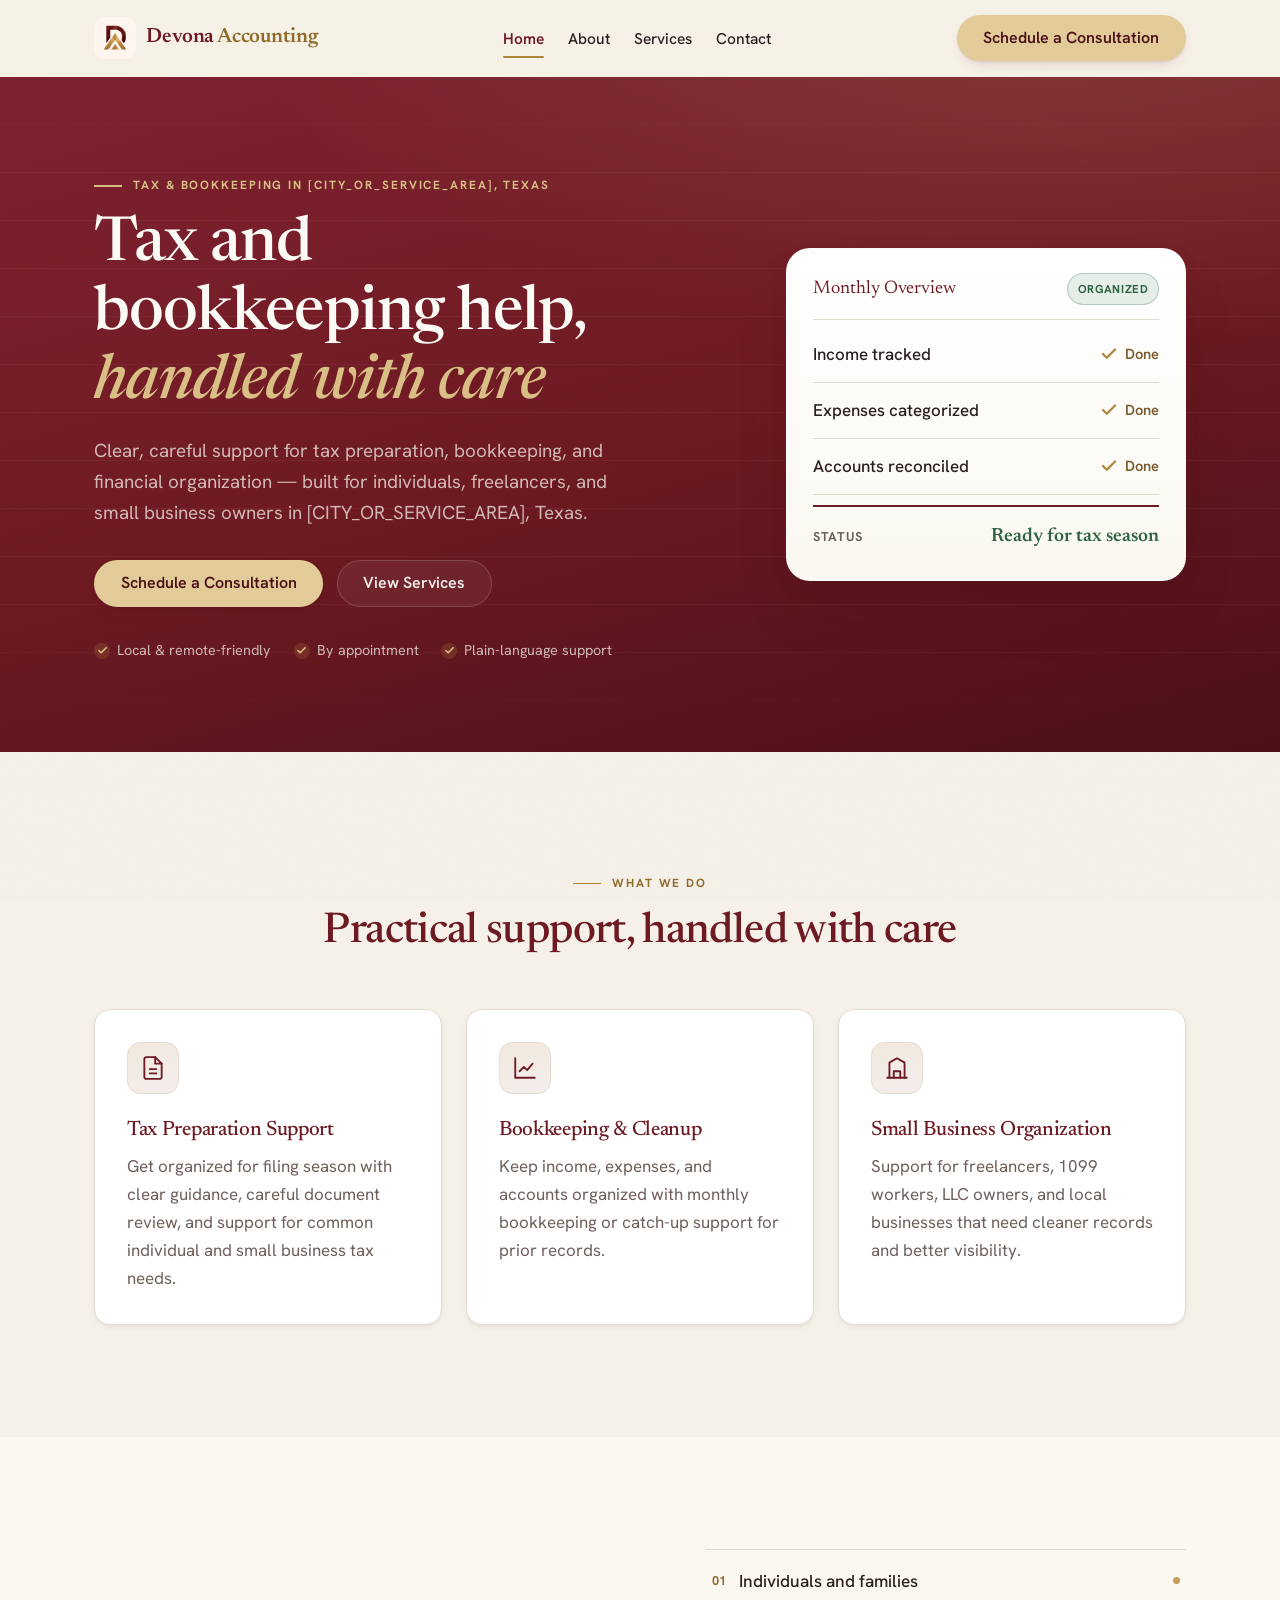
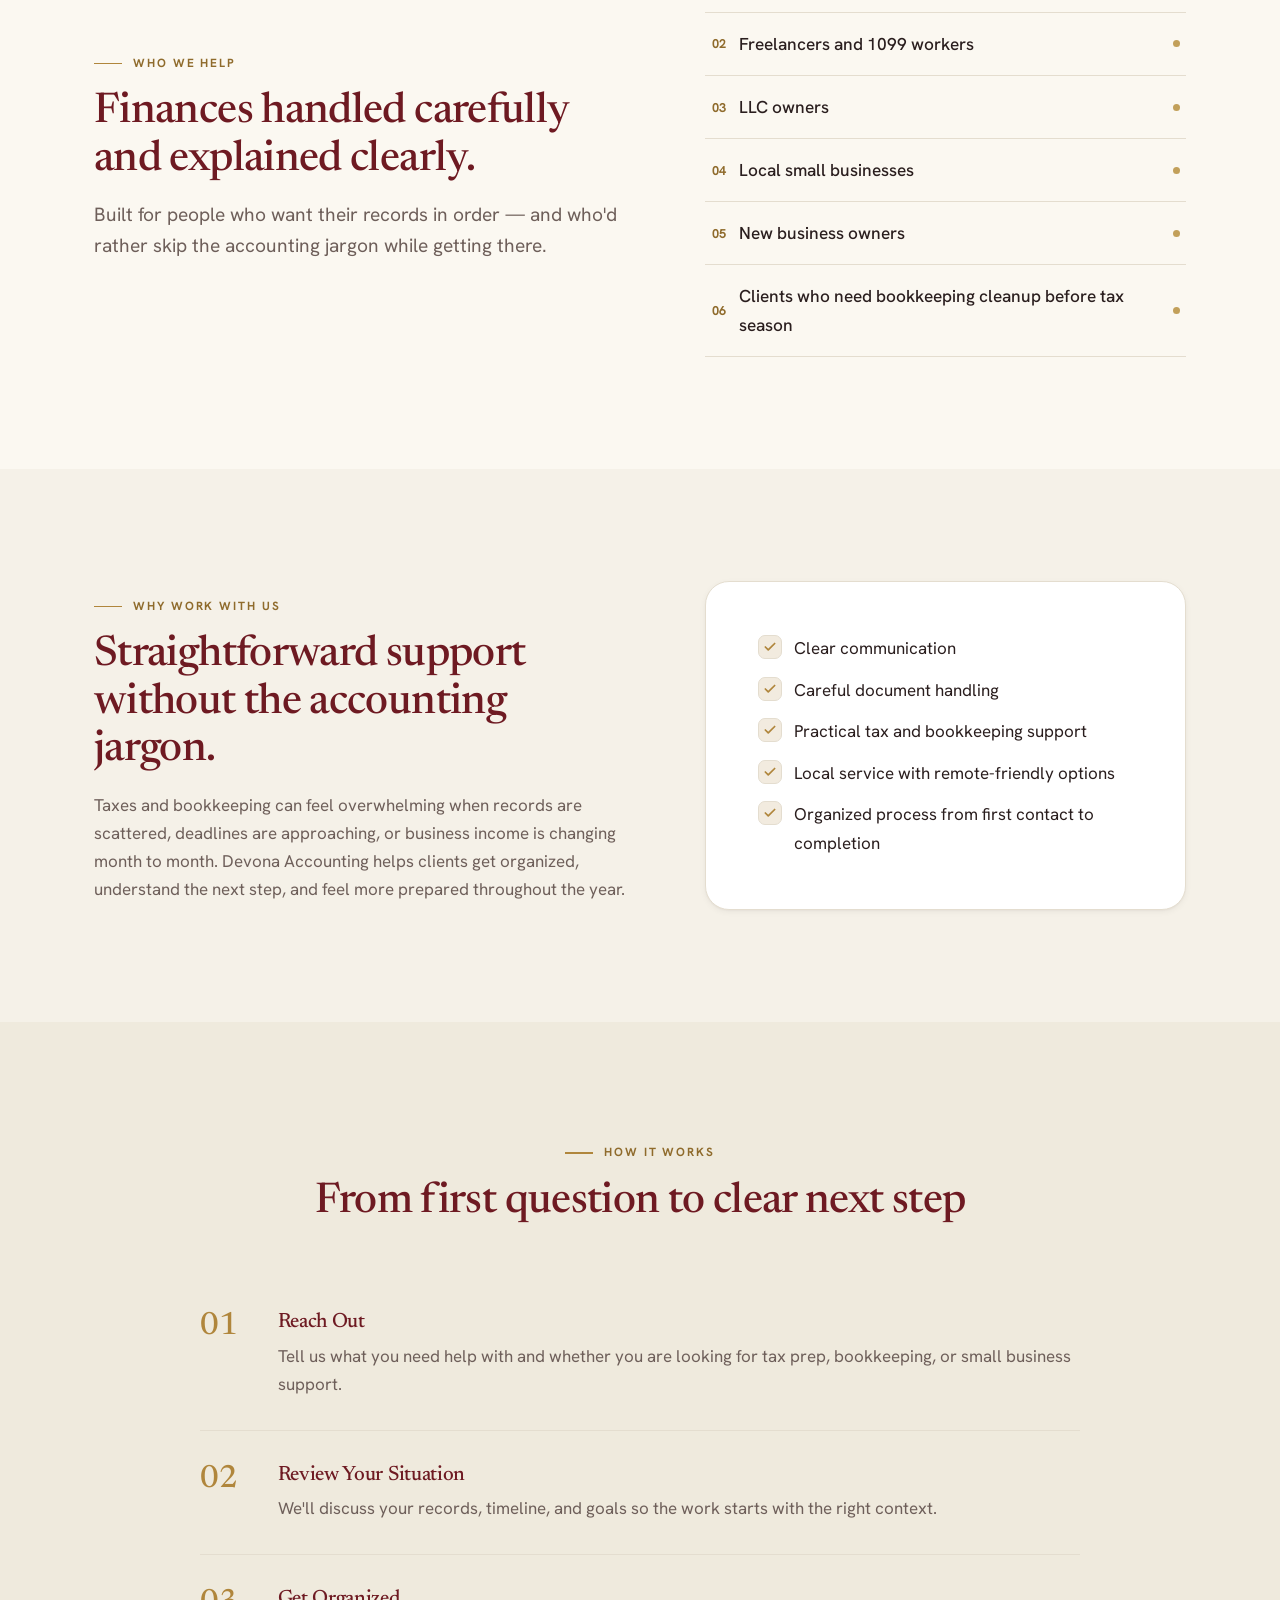
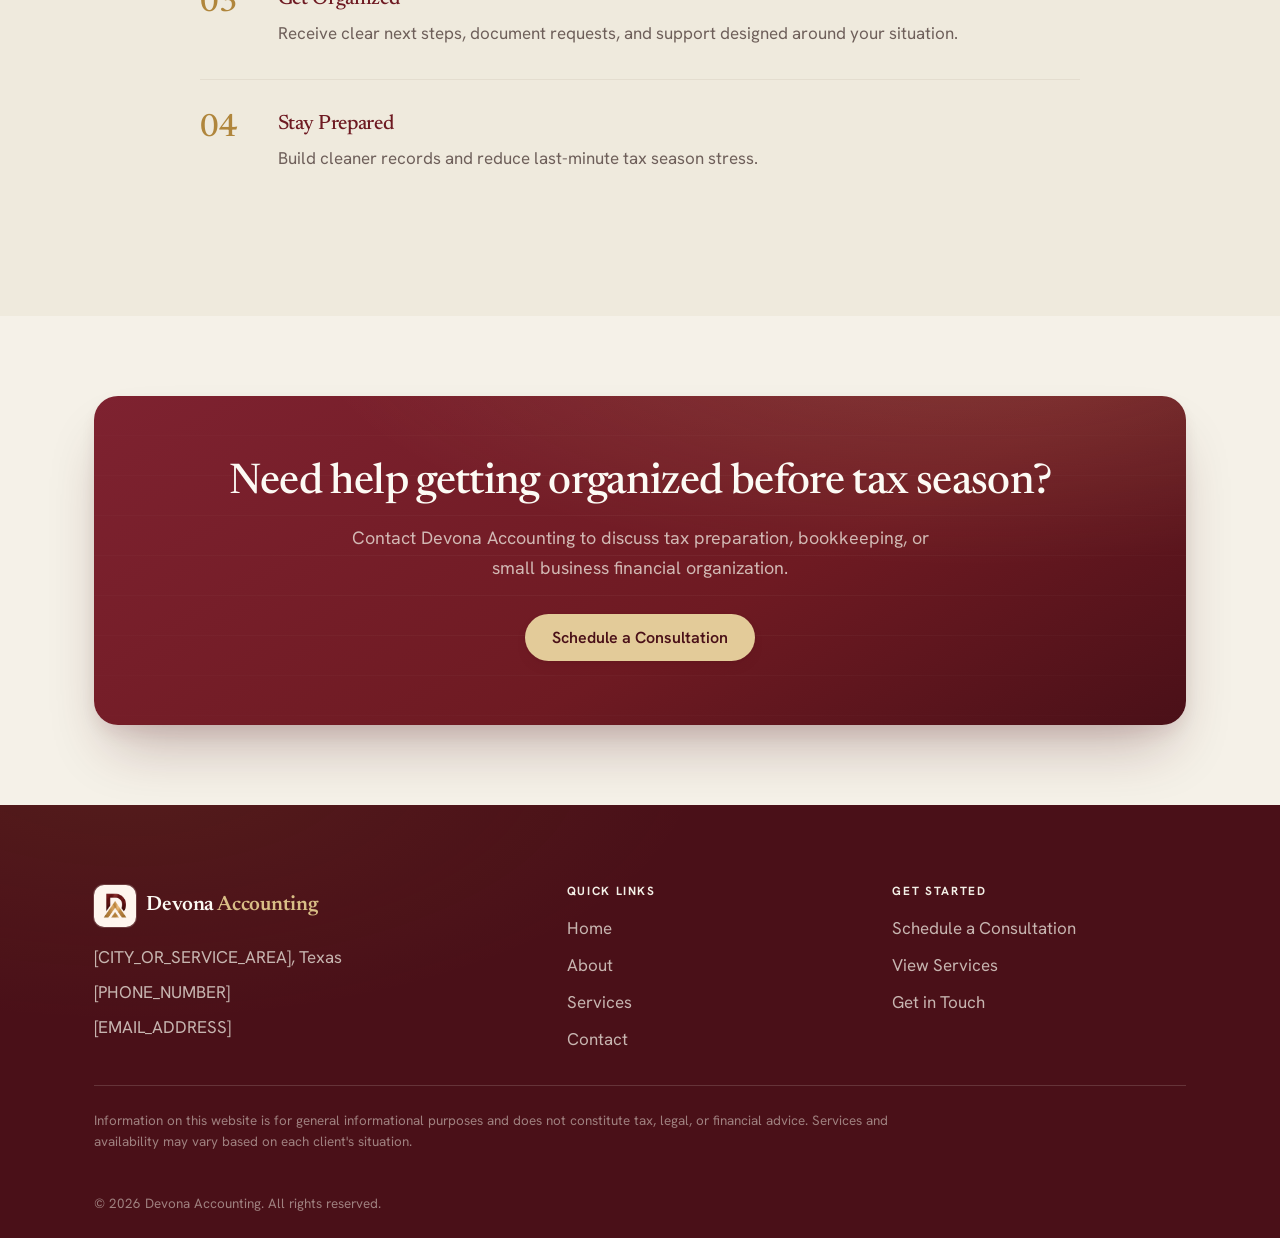
==== index.html @ 62266c25 "Initial commit: Devona Accounting marketing site Static, no-build tax & bookkeeping website (Home, A" ====
<!DOCTYPE html>
<html lang="en">
<head>
  <meta charset="UTF-8" />
  <meta name="viewport" content="width=device-width, initial-scale=1.0" />
  <title>Tax and Bookkeeping Services in [CITY_OR_SERVICE_AREA], Texas | Devona Accounting</title>
  <meta name="description" content="Tax and bookkeeping support for individuals, freelancers, and small businesses in [CITY_OR_SERVICE_AREA], Texas. Get organized, prepare for tax season, and keep cleaner records." />

  <meta property="og:type" content="website" />
  <meta property="og:title" content="Tax and Bookkeeping Services in [CITY_OR_SERVICE_AREA], Texas | Devona Accounting" />
  <meta property="og:description" content="Tax and bookkeeping support for individuals, freelancers, and small businesses in [CITY_OR_SERVICE_AREA], Texas." />

  <link rel="icon" type="image/png" href="assets/favicon.png" />
  <link rel="preconnect" href="https://fonts.googleapis.com" />
  <link rel="preconnect" href="https://fonts.gstatic.com" crossorigin />
  <link href="https://fonts.googleapis.com/css2?family=Newsreader:ital,opsz,wght@0,6..72,400;0,6..72,500;0,6..72,600;1,6..72,500&family=Hanken+Grotesk:wght@400;500;600;700&display=swap" rel="stylesheet" />
  <link rel="stylesheet" href="css/styles.css" />
</head>
<body>
  <a class="skip-link" href="#main">Skip to content</a>

  <!-- ============ HEADER ============ -->
  <header class="site-header">
    <div class="container nav">
      <a class="brand" href="index.html">
        <img src="assets/logo.png" alt="" />
        <span>Devona <span class="brand-accent">Accounting</span></span>
      </a>
      <nav aria-label="Primary">
        <ul class="nav-links" id="nav-links">
          <li><a href="index.html" aria-current="page">Home</a></li>
          <li><a href="about.html">About</a></li>
          <li><a href="services.html">Services</a></li>
          <li><a href="contact.html">Contact</a></li>
          <li class="nav-cta-mobile"><a class="btn btn--gold" href="contact.html">Schedule a Consultation</a></li>
        </ul>
      </nav>
      <a class="btn btn--gold nav-cta" href="contact.html">Schedule a Consultation</a>
      <button class="nav-toggle" type="button" aria-label="Toggle menu" aria-controls="nav-links" aria-expanded="false">
        <span></span><span></span><span></span>
      </button>
    </div>
  </header>

  <main id="main">

    <!-- ============ HERO ============ -->
    <section class="hero">
      <div class="container">
        <div class="hero-grid">
          <div class="hero-copy">
            <span class="eyebrow on-dark" data-animate data-hero>Tax &amp; bookkeeping in [CITY_OR_SERVICE_AREA], Texas</span>
            <h1 data-animate data-hero>Tax and bookkeeping help, <em>handled with care</em></h1>
            <p data-animate data-hero>Clear, careful support for tax preparation, bookkeeping, and financial organization — built for individuals, freelancers, and small business owners in [CITY_OR_SERVICE_AREA], Texas.</p>
            <div class="btn-row" data-animate data-hero>
              <a class="btn btn--gold" href="contact.html">Schedule a Consultation</a>
              <a class="btn btn--ghost-dark" href="services.html">View Services</a>
            </div>
            <div class="hero-note" data-animate data-hero>
              <span>Local &amp; remote-friendly</span>
              <span>By appointment</span>
              <span>Plain-language support</span>
            </div>
          </div>

          <!-- Signature: books-in-order ledger card -->
          <aside class="ledger-card" data-animate data-hero aria-label="Illustration of organized books">
            <div class="ledger-card__head">
              <span class="ledger-card__title">Monthly Overview</span>
              <span class="chip">Organized</span>
            </div>
            <div class="ledger-row">
              <span class="ledger-row__label">Income tracked</span>
              <span class="ledger-row__status"><svg viewBox="0 0 24 24" fill="none" stroke="currentColor" stroke-width="3" stroke-linecap="round" stroke-linejoin="round"><polyline points="20 6 9 17 4 12"/></svg> Done</span>
            </div>
            <div class="ledger-row">
              <span class="ledger-row__label">Expenses categorized</span>
              <span class="ledger-row__status"><svg viewBox="0 0 24 24" fill="none" stroke="currentColor" stroke-width="3" stroke-linecap="round" stroke-linejoin="round"><polyline points="20 6 9 17 4 12"/></svg> Done</span>
            </div>
            <div class="ledger-row">
              <span class="ledger-row__label">Accounts reconciled</span>
              <span class="ledger-row__status"><svg viewBox="0 0 24 24" fill="none" stroke="currentColor" stroke-width="3" stroke-linecap="round" stroke-linejoin="round"><polyline points="20 6 9 17 4 12"/></svg> Done</span>
            </div>
            <div class="ledger-card__foot">
              <span class="k">Status</span>
              <span class="v">Ready for tax season</span>
            </div>
          </aside>
        </div>
      </div>
    </section>

    <!-- ============ VALUE CARDS ============ -->
    <section class="section">
      <div class="container">
        <div class="section-head is-center">
          <span class="eyebrow">What we do</span>
          <h2>Practical support, handled with care</h2>
        </div>
        <div class="grid grid--3">
          <article class="card" data-animate>
            <div class="card__icon" aria-hidden="true">
              <svg viewBox="0 0 24 24" fill="none" stroke="currentColor" stroke-width="1.7" stroke-linecap="round" stroke-linejoin="round"><path d="M14 2H6a2 2 0 0 0-2 2v16a2 2 0 0 0 2 2h12a2 2 0 0 0 2-2V8z"/><path d="M14 2v6h6"/><path d="M9 13h6M9 17h6"/></svg>
            </div>
            <h3>Tax Preparation Support</h3>
            <p>Get organized for filing season with clear guidance, careful document review, and support for common individual and small business tax needs.</p>
          </article>
          <article class="card" data-animate>
            <div class="card__icon" aria-hidden="true">
              <svg viewBox="0 0 24 24" fill="none" stroke="currentColor" stroke-width="1.7" stroke-linecap="round" stroke-linejoin="round"><path d="M3 3v18h18"/><path d="M7 15l4-4 3 3 5-6"/></svg>
            </div>
            <h3>Bookkeeping &amp; Cleanup</h3>
            <p>Keep income, expenses, and accounts organized with monthly bookkeeping or catch-up support for prior records.</p>
          </article>
          <article class="card" data-animate>
            <div class="card__icon" aria-hidden="true">
              <svg viewBox="0 0 24 24" fill="none" stroke="currentColor" stroke-width="1.7" stroke-linecap="round" stroke-linejoin="round"><path d="M3 21h18"/><path d="M5 21V7l7-4 7 4v14"/><path d="M9 21v-6h6v6"/></svg>
            </div>
            <h3>Small Business Organization</h3>
            <p>Support for freelancers, 1099 workers, LLC owners, and local businesses that need cleaner records and better visibility.</p>
          </article>
        </div>
      </div>
    </section>

    <!-- ============ WHO WE HELP ============ -->
    <section class="section on-warm">
      <div class="container">
        <div class="split">
          <div data-animate>
            <span class="eyebrow">Who we help</span>
            <h2>Finances handled carefully and explained clearly.</h2>
            <p class="lead">Built for people who want their records in order — and who'd rather skip the accounting jargon while getting there.</p>
          </div>
          <ul class="ledger-list" data-animate>
            <li><span class="idx">01</span> Individuals and families <span class="dot" aria-hidden="true"></span></li>
            <li><span class="idx">02</span> Freelancers and 1099 workers <span class="dot" aria-hidden="true"></span></li>
            <li><span class="idx">03</span> LLC owners <span class="dot" aria-hidden="true"></span></li>
            <li><span class="idx">04</span> Local small businesses <span class="dot" aria-hidden="true"></span></li>
            <li><span class="idx">05</span> New business owners <span class="dot" aria-hidden="true"></span></li>
            <li><span class="idx">06</span> Clients who need bookkeeping cleanup before tax season <span class="dot" aria-hidden="true"></span></li>
          </ul>
        </div>
      </div>
    </section>

    <!-- ============ WHY WORK WITH US ============ -->
    <section class="section">
      <div class="container">
        <div class="split">
          <div data-animate>
            <span class="eyebrow">Why work with us</span>
            <h2>Straightforward support without the accounting jargon.</h2>
            <p class="muted">Taxes and bookkeeping can feel overwhelming when records are scattered, deadlines are approaching, or business income is changing month to month. Devona Accounting helps clients get organized, understand the next step, and feel more prepared throughout the year.</p>
          </div>
          <div class="panel" data-animate>
            <ul class="check-list">
              <li>Clear communication</li>
              <li>Careful document handling</li>
              <li>Practical tax and bookkeeping support</li>
              <li>Local service with remote-friendly options</li>
              <li>Organized process from first contact to completion</li>
            </ul>
          </div>
        </div>
      </div>
    </section>

    <!-- ============ PROCESS ============ -->
    <section class="section on-parchment-2">
      <div class="container">
        <div class="section-head is-center">
          <span class="eyebrow">How it works</span>
          <h2>From first question to clear next step</h2>
        </div>
        <div class="steps">
          <div class="step" data-animate>
            <span class="step__num tnum">01</span>
            <div><h3>Reach Out</h3><p>Tell us what you need help with and whether you are looking for tax prep, bookkeeping, or small business support.</p></div>
          </div>
          <div class="step" data-animate>
            <span class="step__num tnum">02</span>
            <div><h3>Review Your Situation</h3><p>We'll discuss your records, timeline, and goals so the work starts with the right context.</p></div>
          </div>
          <div class="step" data-animate>
            <span class="step__num tnum">03</span>
            <div><h3>Get Organized</h3><p>Receive clear next steps, document requests, and support designed around your situation.</p></div>
          </div>
          <div class="step" data-animate>
            <span class="step__num tnum">04</span>
            <div><h3>Stay Prepared</h3><p>Build cleaner records and reduce last-minute tax season stress.</p></div>
          </div>
        </div>
      </div>
    </section>

    <!-- ============ FINAL CTA ============ -->
    <section class="section is-tight">
      <div class="container">
        <div class="cta-band" data-animate>
          <h2>Need help getting organized before tax season?</h2>
          <p>Contact Devona Accounting to discuss tax preparation, bookkeeping, or small business financial organization.</p>
          <div class="btn-row">
            <a class="btn btn--gold" href="contact.html">Schedule a Consultation</a>
          </div>
        </div>
      </div>
    </section>

  </main>

  <!-- ============ FOOTER ============ -->
  <footer class="site-footer">
    <div class="container">
      <div class="footer-grid">
        <div class="footer-contact">
          <a class="brand" href="index.html"><img src="assets/logo.png" alt="" /><span>Devona <span class="brand-accent">Accounting</span></span></a>
          <p>[CITY_OR_SERVICE_AREA], Texas</p>
          <p><a href="tel:[PHONE_NUMBER]">[PHONE_NUMBER]</a></p>
          <p><a href="mailto:[EMAIL_ADDRESS]">[EMAIL_ADDRESS]</a></p>
        </div>
        <div>
          <h4>Quick Links</h4>
          <ul class="footer-links">
            <li><a href="index.html">Home</a></li>
            <li><a href="about.html">About</a></li>
            <li><a href="services.html">Services</a></li>
            <li><a href="contact.html">Contact</a></li>
          </ul>
        </div>
        <div>
          <h4>Get Started</h4>
          <ul class="footer-links">
            <li><a href="contact.html">Schedule a Consultation</a></li>
            <li><a href="services.html">View Services</a></li>
            <li><a href="contact.html">Get in Touch</a></li>
          </ul>
        </div>
      </div>
      <p class="footer-disclaimer">Information on this website is for general informational purposes and does not constitute tax, legal, or financial advice. Services and availability may vary based on each client's situation.</p>
      <p class="footer-disclaimer">&copy; <span id="year">2026</span> Devona Accounting. All rights reserved.</p>
    </div>
  </footer>

  <div class="mobile-cta">
    <a class="btn btn--gold" href="contact.html">Schedule a Consultation</a>
  </div>

  <script src="https://cdnjs.cloudflare.com/ajax/libs/gsap/3.12.5/gsap.min.js" defer></script>
  <script src="js/main.js" defer></script>
</body>
</html>
---- css/styles.css ----
/* ============================================================
   Devona Accounting — Tax & Bookkeeping
   Design system: "Books in order" — a ledger-led identity.
   Palette: burgundy/wine + warm cream + antique gold (matches logo).
   Type: Newsreader (display serif) / Hanken Grotesk (body sans).
   No build step; plain CSS.
   ============================================================ */

/* ---------- Tokens ---------- */
:root {
  /* Primary — burgundy / wine (matches the Devona Accounting logo) */
  --pine: #6E1A22;        /* primary burgundy (var name kept for minimal churn) */
  --forest: #7E2230;      /* lighter wine, for gradients */
  --pine-deep: #4A1018;   /* darkest bordeaux */

  /* Warm neutrals */
  --parchment: #F5F1E8;
  --parchment-2: #EFEADD;
  --card: #FFFFFF;
  --card-warm: #FBF8F1;

  /* Accents */
  --gold: #B0863C;
  --gold-deep: #8F6B2C;
  --gold-soft: #D9BE86;
  --sage: #C2A05A;        /* secondary: soft gold-tan (replaces the old sage green) */
  --sage-deep: #7A5A2E;   /* deep bronze, for status text/icons on light */
  --approve: #3E7D54;     /* subtle approval green */
  --approve-deep: #2F6342;/* deeper approval green, for text on light */

  /* Text */
  --ink: #2A1E1E;
  --stone: #6E5F5A;
  --on-dark: #F3EFE6;
  --on-dark-muted: rgba(243, 239, 230, 0.74);

  /* Lines */
  --hairline: #E4DDCF;
  --hairline-strong: #D6CDB9;
  --hairline-dark: rgba(243, 239, 230, 0.16);

  /* Type */
  --font-display: "Newsreader", Georgia, "Times New Roman", serif;
  --font-sans: "Hanken Grotesk", system-ui, -apple-system, "Segoe UI", sans-serif;

  /* Radii */
  --r-sm: 8px;
  --r: 16px;
  --r-lg: 24px;
  --r-pill: 999px;

  /* Spacing */
  --s-1: 0.5rem;
  --s-2: 1rem;
  --s-3: 1.5rem;
  --s-4: 2rem;
  --s-5: 3.25rem;
  --s-6: 5rem;
  --s-7: 7rem;

  /* Elevation (layered, warm-tinted) */
  --shadow-sm: 0 1px 2px rgba(42, 30, 30, 0.04), 0 2px 6px rgba(42, 30, 30, 0.05);
  --shadow: 0 4px 10px rgba(42, 30, 30, 0.05), 0 16px 36px -12px rgba(42, 30, 30, 0.16);
  --shadow-lg: 0 8px 18px rgba(74, 16, 24, 0.08), 0 34px 60px -18px rgba(74, 16, 24, 0.30);

  --container: 1140px;
  --header-h: 76px;
}

/* ---------- Reset / base ---------- */
*, *::before, *::after { box-sizing: border-box; }

html {
  scroll-behavior: smooth;
  -webkit-text-size-adjust: 100%;
}

body {
  margin: 0;
  font-family: var(--font-sans);
  color: var(--ink);
  background: var(--parchment);
  line-height: 1.65;
  font-size: 1.0625rem;
  font-weight: 400;
  -webkit-font-smoothing: antialiased;
  text-rendering: optimizeLegibility;
  position: relative;
  overflow-x: clip; /* safety net against incidental overflow; keeps sticky header working */
}

/* Subtle paper grain — tactile, premium, very low opacity */
body::before {
  content: "";
  position: fixed;
  inset: 0;
  z-index: 1;
  pointer-events: none;
  opacity: 0.035;
  background-image: url("data:image/svg+xml,%3Csvg xmlns='http://www.w3.org/2000/svg' width='160' height='160'%3E%3Cfilter id='n'%3E%3CfeTurbulence type='fractalNoise' baseFrequency='0.85' numOctaves='2' stitchTiles='stitch'/%3E%3C/filter%3E%3Crect width='100%25' height='100%25' filter='url(%23n)'/%3E%3C/svg%3E");
}
/* keep real content above the grain */
.site-header, main, .site-footer, .mobile-cta { position: relative; z-index: 2; }

img, svg { max-width: 100%; display: block; }

a { color: var(--pine); text-decoration: none; }
a:hover { text-decoration: underline; }

/* ---------- Typography ---------- */
h1, h2, h3, h4 {
  font-family: var(--font-display);
  color: var(--pine);
  font-weight: 500;
  line-height: 1.12;
  letter-spacing: -0.015em;
  margin: 0 0 var(--s-2);
  overflow-wrap: break-word;
}
h1 { font-size: clamp(1.95rem, 6vw, 3.85rem); font-weight: 500; }
h2 { font-size: clamp(1.6rem, 4.4vw, 2.65rem); }
h3 { font-size: 1.3rem; line-height: 1.25; }
h4 { font-size: 1.05rem; }

p { margin: 0 0 var(--s-2); }
p:last-child { margin-bottom: 0; }
ul { margin: 0; padding: 0; }
strong { font-weight: 600; }

.tnum { font-variant-numeric: tabular-nums; }

:focus-visible {
  outline: 3px solid var(--gold);
  outline-offset: 3px;
  border-radius: 4px;
}

.skip-link {
  position: absolute;
  left: -9999px; top: 0;
  background: var(--pine);
  color: var(--on-dark);
  padding: 0.7rem 1.1rem;
  z-index: 200;
  border-radius: 0 0 var(--r-sm) 0;
}
.skip-link:focus { left: 0; }

/* ---------- Layout ---------- */
.container {
  width: 100%;
  max-width: var(--container);
  margin-inline: auto;
  padding-inline: var(--s-3);
}

.section { padding-block: var(--s-7); }
.section.is-tight { padding-block: var(--s-6); }
.section.on-parchment-2 { background: var(--parchment-2); }
.section.on-warm { background: var(--card-warm); }

.section-head { max-width: 680px; margin-bottom: var(--s-5); }
.section-head.is-center { margin-inline: auto; text-align: center; }

/* Eyebrow — small caps with a ledger rule */
.eyebrow {
  display: inline-flex;
  align-items: center;
  flex-wrap: wrap;
  max-width: 100%;
  gap: 0.4rem 0.7rem;
  font-family: var(--font-sans);
  font-size: 0.74rem;
  font-weight: 700;
  letter-spacing: 0.16em;
  text-transform: uppercase;
  color: var(--gold-deep);
  margin-bottom: var(--s-2);
}
.eyebrow::before {
  content: "";
  width: 28px;
  height: 1.5px;
  flex: none;
  background: var(--gold);
}
.is-center .eyebrow { justify-content: center; }
.eyebrow.on-dark { color: var(--gold-soft); }
.eyebrow.on-dark::before { background: var(--gold-soft); }

.lead { font-size: 1.2rem; color: var(--stone); line-height: 1.6; }
.muted { color: var(--stone); }

/* ---------- Buttons ---------- */
.btn {
  display: inline-flex;
  align-items: center;
  justify-content: center;
  gap: 0.55rem;
  font-family: var(--font-sans);
  font-weight: 600;
  font-size: 1rem;
  padding: 0.9rem 1.6rem;
  border-radius: var(--r-pill);
  border: 1.5px solid transparent;
  cursor: pointer;
  line-height: 1;
  text-decoration: none;
  transition: transform .2s cubic-bezier(.2,.7,.3,1), background-color .2s ease,
              color .2s ease, box-shadow .25s ease, border-color .2s ease;
}
.btn:hover { text-decoration: none; transform: translateY(-2px); }
.btn:active { transform: translateY(0); }

/* Gold = the primary call to action — flat champagne, modern */
.btn--gold {
  background: #E3CB99;
  color: var(--pine-deep);
  box-shadow: 0 1px 2px rgba(74,16,24,0.10), 0 6px 16px -8px rgba(74,16,24,0.28);
}
.btn--gold:hover {
  background: #ECD7AD;
  color: var(--pine-deep);
  box-shadow: 0 2px 4px rgba(74,16,24,0.12), 0 12px 24px -10px rgba(74,16,24,0.32);
}

.btn--pine { background: var(--pine); color: var(--on-dark); box-shadow: var(--shadow-sm); }
.btn--pine:hover { background: var(--pine-deep); color: var(--on-dark); box-shadow: var(--shadow); }

.btn--outline { background: transparent; color: var(--pine); border-color: var(--hairline-strong); }
.btn--outline:hover { border-color: var(--pine); background: var(--card); color: var(--pine); }

.btn--ghost-dark { background: rgba(243,239,230,0.06); color: var(--on-dark); border-color: var(--hairline-dark); }
.btn--ghost-dark:hover { border-color: rgba(243,239,230,0.5); background: rgba(243,239,230,0.12); color: var(--on-dark); }

.btn-row { display: flex; flex-wrap: wrap; gap: 0.85rem; }

/* ---------- Header ---------- */
.site-header {
  position: sticky;
  top: 0;
  z-index: 100;
  background: rgba(245, 241, 232, 0.72);
  backdrop-filter: saturate(160%) blur(12px);
  border-bottom: 1px solid transparent;
  transition: box-shadow .25s ease, border-color .25s ease, background-color .25s ease;
}
.site-header.is-scrolled {
  box-shadow: 0 1px 0 var(--hairline), 0 10px 30px -22px rgba(74,16,24,0.5);
  border-bottom-color: var(--hairline);
  background: rgba(245, 241, 232, 0.9);
}
.nav {
  display: flex;
  align-items: center;
  justify-content: space-between;
  height: var(--header-h);
  gap: var(--s-3);
}
.brand {
  display: inline-flex;
  align-items: center;
  gap: 0.65rem;
  font-family: var(--font-display);
  font-weight: 600;
  font-size: 1.3rem;
  color: var(--pine);
  letter-spacing: -0.01em;
}
.brand:hover { text-decoration: none; }
.brand img { width: 42px; height: 42px; border-radius: 10px; object-fit: cover; }
.brand-accent { color: var(--gold-deep); }

.nav-links { display: flex; align-items: center; gap: var(--s-3); list-style: none; }
.nav-links a {
  color: var(--ink);
  font-weight: 500;
  font-size: 0.97rem;
  padding: 0.4rem 0;
  position: relative;
}
.nav-links a:hover { color: var(--pine); text-decoration: none; }
.nav-links a[aria-current="page"] { color: var(--pine); font-weight: 600; }
.nav-links a[aria-current="page"]::after {
  content: "";
  position: absolute;
  left: 0; right: 0; bottom: -3px;
  height: 2px;
  background: var(--gold);
  border-radius: 2px;
}
.nav-cta { display: inline-flex; }
.nav-cta-mobile { display: none; } /* only shown inside the mobile menu */

.nav-toggle {
  display: none;
  flex-direction: column;
  justify-content: center;
  gap: 5px;
  width: 46px; height: 46px;
  background: transparent;
  border: 1px solid var(--hairline-strong);
  border-radius: var(--r-sm);
  cursor: pointer;
  padding: 0 11px;
}
.nav-toggle span { display: block; height: 2px; background: var(--pine); border-radius: 2px; transition: transform .25s ease, opacity .2s ease; }
.nav-toggle[aria-expanded="true"] span:nth-child(1) { transform: translateY(7px) rotate(45deg); }
.nav-toggle[aria-expanded="true"] span:nth-child(2) { opacity: 0; }
.nav-toggle[aria-expanded="true"] span:nth-child(3) { transform: translateY(-7px) rotate(-45deg); }

/* ---------- Hero ---------- */
.hero {
  position: relative;
  color: var(--on-dark);
  background:
    radial-gradient(120% 90% at 85% -10%, rgba(217,190,134,0.16), transparent 55%),
    linear-gradient(165deg, var(--forest) 0%, var(--pine) 52%, var(--pine-deep) 100%);
  overflow: hidden;
  isolation: isolate;
}
/* faint ledger ruling across the hero */
.hero::before {
  content: "";
  position: absolute;
  inset: 0;
  z-index: 0;
  background-image: repeating-linear-gradient(to bottom, transparent 0 47px, rgba(243,239,230,0.05) 47px 48px);
  -webkit-mask-image: linear-gradient(to bottom, transparent, #000 18%, #000 75%, transparent);
          mask-image: linear-gradient(to bottom, transparent, #000 18%, #000 75%, transparent);
}
.hero > .container { position: relative; z-index: 1; }

.hero-grid {
  display: grid;
  grid-template-columns: 1.05fr 0.95fr;
  gap: var(--s-6);
  align-items: center;
  padding-block: clamp(3.5rem, 7vw, 6rem);
}
.hero-copy { max-width: 600px; }
.hero h1 { color: #FCFAF4; }
.hero h1 em { font-style: italic; color: var(--gold-soft); font-weight: 500; }
.hero p { color: var(--on-dark-muted); font-size: 1.18rem; max-width: 540px; }
.hero .btn-row { margin-top: var(--s-4); }

.hero-note {
  margin-top: var(--s-4);
  display: flex;
  flex-wrap: wrap;
  gap: 0.5rem 1.4rem;
  font-size: 0.9rem;
  color: var(--on-dark-muted);
}
.hero-note span { display: inline-flex; align-items: center; gap: 0.45rem; }
.hero-note span::before {
  content: "";
  width: 16px; height: 16px;
  border-radius: 50%;
  background: rgba(176,134,60,0.22) url("data:image/svg+xml,%3Csvg xmlns='http://www.w3.org/2000/svg' viewBox='0 0 24 24' fill='none' stroke='%23D9BE86' stroke-width='3.5' stroke-linecap='round' stroke-linejoin='round'%3E%3Cpolyline points='20 6 9 17 4 12'/%3E%3C/svg%3E") center / 11px no-repeat;
  flex: none;
}

/* Hero is centered & single column on inner pages */
.hero.is-simple .hero-grid { grid-template-columns: 1fr; max-width: 760px; }
.hero.is-simple .hero-copy { max-width: 680px; }

/* Signature: the "books in order" ledger card */
.ledger-card {
  background: linear-gradient(180deg, #FFFFFF, var(--card-warm));
  color: var(--ink);
  border: 1px solid rgba(255,255,255,0.5);
  border-radius: var(--r-lg);
  box-shadow: var(--shadow-lg);
  padding: 1.5rem 1.6rem 1.7rem;
  width: 100%;
  max-width: 400px;
  justify-self: end;
}
.ledger-card__head {
  display: flex;
  align-items: center;
  justify-content: space-between;
  padding-bottom: 0.9rem;
  margin-bottom: 0.4rem;
  border-bottom: 1.5px solid var(--hairline);
}
.ledger-card__title { font-family: var(--font-display); font-size: 1.15rem; color: var(--pine); }
.chip {
  font-family: var(--font-sans);
  font-size: 0.72rem;
  font-weight: 700;
  letter-spacing: 0.06em;
  text-transform: uppercase;
  color: var(--approve-deep);
  background: rgba(62,125,84,0.13);
  border: 1px solid rgba(62,125,84,0.32);
  padding: 0.32rem 0.6rem;
  border-radius: var(--r-pill);
}
.ledger-row {
  display: flex;
  align-items: center;
  justify-content: space-between;
  padding: 0.85rem 0;
  border-bottom: 1px solid var(--hairline);
}
.ledger-row:last-child { border-bottom: 0; }
.ledger-row__label { font-weight: 500; color: var(--ink); }
.ledger-row__status {
  display: inline-flex;
  align-items: center;
  gap: 0.45rem;
  font-size: 0.92rem;
  font-weight: 600;
  color: var(--sage-deep);
}
.ledger-row__status svg { width: 18px; height: 18px; color: var(--gold); }
.ledger-card__foot {
  margin-top: 0.6rem;
  padding-top: 0.9rem;
  border-top: 2px solid var(--pine);
  display: flex;
  align-items: baseline;
  justify-content: space-between;
}
.ledger-card__foot .k { font-size: 0.8rem; text-transform: uppercase; letter-spacing: 0.1em; color: var(--stone); font-weight: 700; }
.ledger-card__foot .v { font-family: var(--font-display); font-size: 1.2rem; color: var(--approve-deep); font-weight: 600; }

/* ---------- Cards & grids ---------- */
.grid { display: grid; gap: var(--s-3); }
.grid--3 { grid-template-columns: repeat(3, 1fr); }
.grid--2 { grid-template-columns: repeat(2, 1fr); }

.card {
  background: var(--card);
  border: 1px solid var(--hairline);
  border-radius: var(--r);
  padding: var(--s-4);
  box-shadow: var(--shadow-sm);
  transition: transform .25s cubic-bezier(.2,.7,.3,1), box-shadow .3s ease, border-color .25s ease;
  height: 100%;
  position: relative;
}
.card:hover { transform: translateY(-4px); box-shadow: var(--shadow); border-color: var(--hairline-strong); }
.card h3 { margin-bottom: 0.5rem; }
.card p { color: var(--stone); }

.card__icon {
  width: 52px; height: 52px;
  border-radius: 13px;
  display: grid; place-items: center;
  background: linear-gradient(160deg, rgba(176,134,60,0.18), rgba(110,26,34,0.08));
  color: var(--pine);
  margin-bottom: var(--s-3);
  border: 1px solid var(--hairline);
}
.card__icon svg { width: 26px; height: 26px; }

/* Audience: ledger-style line items */
.ledger-list {
  list-style: none;
  border-top: 1px solid var(--hairline);
}
.ledger-list li {
  display: flex;
  align-items: center;
  gap: 0.85rem;
  padding: 1.05rem 0.4rem;
  border-bottom: 1px solid var(--hairline);
  font-weight: 500;
  font-size: 1.08rem;
  transition: padding-left .2s ease, color .2s ease;
}
.ledger-list li:hover { padding-left: 0.9rem; color: var(--pine); }
.ledger-list .idx {
  font-family: var(--font-sans);
  font-variant-numeric: tabular-nums;
  font-size: 0.8rem;
  font-weight: 700;
  color: var(--gold-deep);
  letter-spacing: 0.04em;
  width: 2ch;
  flex: none;
}
.ledger-list .dot { flex: none; width: 7px; height: 7px; border-radius: 50%; background: var(--sage); margin-left: auto; }

/* Check list */
.check-list { list-style: none; display: grid; gap: 0.85rem; }
.check-list li { display: flex; gap: 0.75rem; align-items: flex-start; color: var(--ink); }
.check-list li::before {
  content: "";
  flex: none;
  width: 24px; height: 24px;
  margin-top: 1px;
  border-radius: 7px;
  background: rgba(176,134,60,0.16) url("data:image/svg+xml,%3Csvg xmlns='http://www.w3.org/2000/svg' viewBox='0 0 24 24' fill='none' stroke='%23B0863C' stroke-width='3' stroke-linecap='round' stroke-linejoin='round'%3E%3Cpolyline points='20 6 9 17 4 12'/%3E%3C/svg%3E") center / 14px no-repeat;
  border: 1px solid var(--hairline);
}

/* Split */
.split { display: grid; grid-template-columns: 1.05fr 0.95fr; gap: var(--s-6); align-items: center; }

.panel {
  background: var(--card);
  border: 1px solid var(--hairline);
  border-radius: var(--r-lg);
  padding: var(--s-5);
  box-shadow: var(--shadow-sm);
}

/* ---------- Process: a true sequence, styled as ledger lines ---------- */
.steps { display: grid; gap: 0; max-width: 880px; margin-inline: auto; }
.step {
  display: grid;
  grid-template-columns: auto 1fr;
  gap: var(--s-4);
  align-items: start;
  padding: var(--s-4) 0;
  border-bottom: 1px solid var(--hairline);
}
.step:last-child { border-bottom: 0; }
.step__num {
  font-family: var(--font-display);
  font-variant-numeric: tabular-nums;
  font-size: 2rem;
  font-weight: 500;
  color: var(--gold);
  line-height: 1;
  min-width: 2.4ch;
}
.step h3 { margin-bottom: 0.35rem; }
.step p { color: var(--stone); margin-bottom: 0; }

/* ---------- Services ---------- */
.service-card {
  background: var(--card);
  border: 1px solid var(--hairline);
  border-radius: var(--r);
  padding: var(--s-4);
  box-shadow: var(--shadow-sm);
  transition: transform .25s cubic-bezier(.2,.7,.3,1), box-shadow .3s ease, border-color .25s ease;
  position: relative;
  overflow: hidden;
}
.service-card::before {
  content: "";
  position: absolute;
  left: 0; top: 0; bottom: 0;
  width: 3px;
  background: linear-gradient(var(--gold), var(--sage));
  transform: scaleY(0);
  transform-origin: top;
  transition: transform .3s ease;
}
.service-card:hover { transform: translateY(-4px); box-shadow: var(--shadow); border-color: var(--hairline-strong); }
.service-card:hover::before { transform: scaleY(1); }
.service-card h3 { font-size: 1.45rem; }
.service-card .needs-label {
  font-family: var(--font-sans);
  font-weight: 700;
  font-size: 0.74rem;
  letter-spacing: 0.14em;
  text-transform: uppercase;
  color: var(--gold-deep);
  margin: var(--s-3) 0 0.7rem;
}
.tag-list { display: flex; flex-wrap: wrap; gap: 0.5rem; list-style: none; }
.tag-list li {
  background: var(--card-warm);
  border: 1px solid var(--hairline);
  color: var(--stone);
  padding: 0.42rem 0.85rem;
  border-radius: var(--r-pill);
  font-size: 0.88rem;
  font-weight: 500;
}

/* ---------- CTA band ---------- */
.cta-band {
  position: relative;
  background:
    radial-gradient(110% 130% at 80% -20%, rgba(217,190,134,0.18), transparent 55%),
    linear-gradient(150deg, var(--forest), var(--pine) 60%, var(--pine-deep));
  color: var(--on-dark);
  border-radius: var(--r-lg);
  padding: clamp(2.5rem, 5.5vw, 4rem);
  text-align: center;
  overflow: hidden;
  box-shadow: var(--shadow-lg);
}
.cta-band::before {
  content: "";
  position: absolute;
  inset: 0;
  background-image: repeating-linear-gradient(to bottom, transparent 0 39px, rgba(243,239,230,0.05) 39px 40px);
  -webkit-mask-image: radial-gradient(80% 80% at 50% 50%, #000, transparent);
          mask-image: radial-gradient(80% 80% at 50% 50%, #000, transparent);
}
.cta-band > * { position: relative; }
.cta-band h2 { color: #FCFAF4; }
.cta-band p { color: var(--on-dark-muted); max-width: 600px; margin-inline: auto; font-size: 1.12rem; }
.cta-band .btn-row { justify-content: center; margin-top: var(--s-4); }

/* ---------- Contact ---------- */
.contact-grid { display: grid; grid-template-columns: 0.82fr 1.18fr; gap: var(--s-6); align-items: start; }

.info-card {
  background: var(--card);
  border: 1px solid var(--hairline);
  border-radius: var(--r);
  padding: var(--s-3) var(--s-4);
  display: flex;
  gap: 1rem;
  align-items: flex-start;
  box-shadow: var(--shadow-sm);
  transition: transform .2s ease, box-shadow .25s ease;
}
.info-card:hover { transform: translateY(-2px); box-shadow: var(--shadow); }
.info-card + .info-card { margin-top: var(--s-2); }
.info-card .info-icon {
  flex: none; width: 46px; height: 46px; border-radius: 12px;
  background: linear-gradient(160deg, rgba(176,134,60,0.18), rgba(110,26,34,0.08));
  border: 1px solid var(--hairline);
  color: var(--pine);
  display: grid; place-items: center;
}
.info-card .info-icon svg { width: 21px; height: 21px; }
.info-card .label { font-size: 0.72rem; text-transform: uppercase; letter-spacing: 0.12em; color: var(--gold-deep); font-weight: 700; margin-bottom: 3px; }
.info-card .value { font-weight: 600; color: var(--ink); font-size: 1.05rem; }
.info-card a.value:hover { color: var(--pine); }

/* Form */
.form-card { background: var(--card); border: 1px solid var(--hairline); border-radius: var(--r-lg); padding: var(--s-5); box-shadow: var(--shadow); }
.field { margin-bottom: var(--s-3); }
.field label { display: block; font-weight: 600; margin-bottom: 0.45rem; font-size: 0.95rem; color: var(--ink); }
.field .req { color: var(--gold-deep); }
.field input, .field select, .field textarea {
  width: 100%;
  font: inherit;
  font-family: var(--font-sans);
  color: var(--ink);
  background: var(--card-warm);
  border: 1.5px solid var(--hairline-strong);
  border-radius: var(--r-sm);
  padding: 0.8rem 0.95rem;
  transition: border-color .15s ease, box-shadow .15s ease, background-color .15s ease;
}
.field input:focus, .field select:focus, .field textarea:focus {
  outline: none;
  background: var(--card);
  border-color: var(--sage-deep);
  box-shadow: 0 0 0 3px rgba(176,134,60,0.22);
}
.field textarea { resize: vertical; min-height: 140px; }
.field-row { display: grid; grid-template-columns: 1fr 1fr; gap: var(--s-3); }
.field .error-msg { color: #a3331f; font-size: 0.85rem; margin-top: 0.4rem; display: none; }
.field.has-error input, .field.has-error select, .field.has-error textarea { border-color: #a3331f; }
.field.has-error .error-msg { display: block; }

.form-note {
  margin-top: var(--s-3);
  font-size: 0.9rem;
  color: var(--stone);
  background: var(--card-warm);
  border: 1px solid var(--hairline);
  border-left: 3px solid var(--gold);
  border-radius: var(--r-sm);
  padding: var(--s-3);
}
.form-success {
  display: none;
  background: rgba(176,134,60,0.14);
  border: 1px solid var(--sage);
  color: var(--sage-deep);
  border-radius: var(--r-sm);
  padding: var(--s-3);
  margin-bottom: var(--s-3);
  font-weight: 500;
}
.form-success.show { display: block; }

/* ---------- Footer ---------- */
.site-footer {
  background:
    radial-gradient(90% 120% at 10% -10%, rgba(176,134,60,0.10), transparent 50%),
    var(--pine-deep);
  color: var(--on-dark-muted);
  padding-block: var(--s-6) var(--s-3);
  margin-top: 0;
}
.footer-grid {
  display: grid;
  grid-template-columns: 1.5fr 1fr 1fr;
  gap: var(--s-4);
  padding-bottom: var(--s-4);
  border-bottom: 1px solid var(--hairline-dark);
}
.site-footer .brand { color: #FCFAF4; margin-bottom: var(--s-2); }
/* logo keeps its cream ground; on the dark footer it reads as a tidy badge */
.site-footer .brand img { box-shadow: 0 0 0 1px rgba(243,239,230,0.18); }
.site-footer .brand-accent { color: var(--gold-soft); } /* lighter gold for dark bg */
.site-footer h4 { font-family: var(--font-sans); color: var(--on-dark); font-size: 0.74rem; text-transform: uppercase; letter-spacing: 0.14em; margin-bottom: var(--s-2); font-weight: 700; }
.site-footer a { color: var(--on-dark-muted); }
.site-footer a:hover { color: #FCFAF4; }
.footer-contact p { margin-bottom: 0.45rem; }
.footer-links { list-style: none; display: grid; gap: 0.55rem; }
.footer-disclaimer { font-size: 0.84rem; color: rgba(243,239,230,0.5); padding-top: var(--s-3); max-width: 840px; line-height: 1.6; }

/* ---------- Mobile sticky CTA ---------- */
.mobile-cta {
  display: none;
  position: fixed;
  left: 0; right: 0; bottom: 0;
  z-index: 90;
  padding: 0.6rem 0.9rem calc(0.6rem + env(safe-area-inset-bottom));
  background: rgba(245,241,232,0.94);
  backdrop-filter: blur(10px);
  border-top: 1px solid var(--hairline);
}
.mobile-cta .btn { width: 100%; }

/* ---------- Animation (progressive enhancement) ---------- */
html.has-anim [data-animate] { opacity: 0; transform: translateY(26px); will-change: transform, opacity; }
html.has-anim [data-animate].in-view { opacity: 1; transform: none; }

/* ---------- Responsive ---------- */
@media (max-width: 980px) {
  .hero-grid { grid-template-columns: 1fr; gap: var(--s-5); }
  .ledger-card { justify-self: start; max-width: 440px; }
  .grid--3 { grid-template-columns: repeat(2, 1fr); }
  .split, .contact-grid { grid-template-columns: 1fr; gap: var(--s-5); }
  .footer-grid { grid-template-columns: 1fr 1fr; }
}

@media (max-width: 640px) {
  :root { --header-h: 64px; --s-7: 4.25rem; --s-6: 3.5rem; }
  .grid--3, .grid--2, .field-row { grid-template-columns: 1fr; }

  .nav-cta { display: none; }
  .nav-toggle { display: flex; }

  .nav-links {
    position: fixed;
    inset: var(--header-h) 0 auto 0;
    flex-direction: column;
    align-items: stretch;
    gap: 0;
    background: var(--card);
    border-bottom: 1px solid var(--hairline);
    box-shadow: var(--shadow);
    padding: var(--s-2);
    transform: translateY(-12px);
    opacity: 0;
    pointer-events: none;
    transition: opacity .2s ease, transform .2s ease;
  }
  .nav-links.open { transform: translateY(0); opacity: 1; pointer-events: auto; }
  .nav-links li { width: 100%; }
  .nav-links a { display: block; padding: 0.9rem 0.6rem; border-radius: var(--r-sm); }
  .nav-links a[aria-current="page"]::after { display: none; }
  .nav-links a[aria-current="page"] { background: var(--card-warm); }
  .nav-links .nav-cta-mobile { display: block; margin-top: 0.4rem; }
  .nav-links .nav-cta-mobile .btn { width: 100%; }

  .footer-grid { grid-template-columns: 1fr; }
  .mobile-cta { display: block; }
  body { padding-bottom: 72px; }
  .step { grid-template-columns: auto 1fr; gap: var(--s-3); }
  .form-card, .panel { padding: var(--s-4); }
}

/* ---------- Reduced motion ---------- */
@media (prefers-reduced-motion: reduce) {
  html { scroll-behavior: auto; }
  *, *::before, *::after { animation-duration: .001ms !important; transition-duration: .001ms !important; }
  html.has-anim [data-animate] { opacity: 1 !important; transform: none !important; }
}
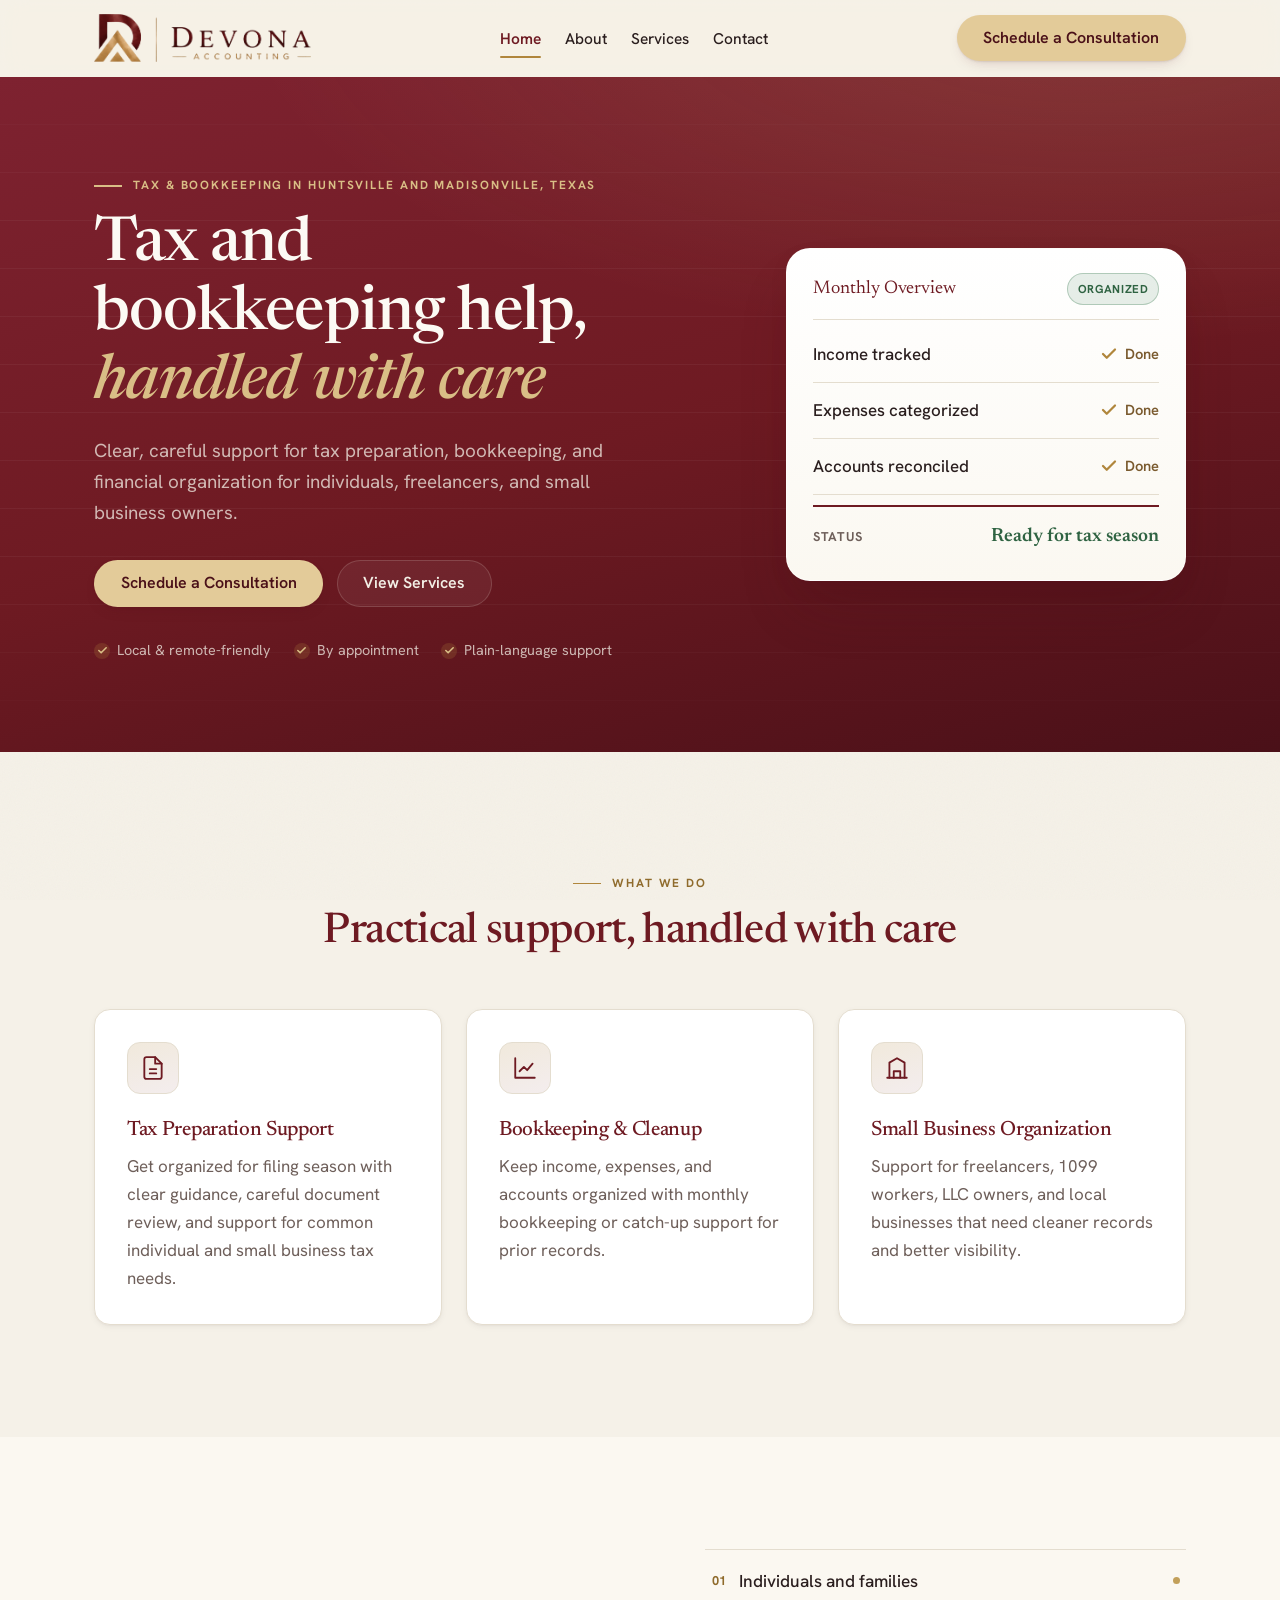
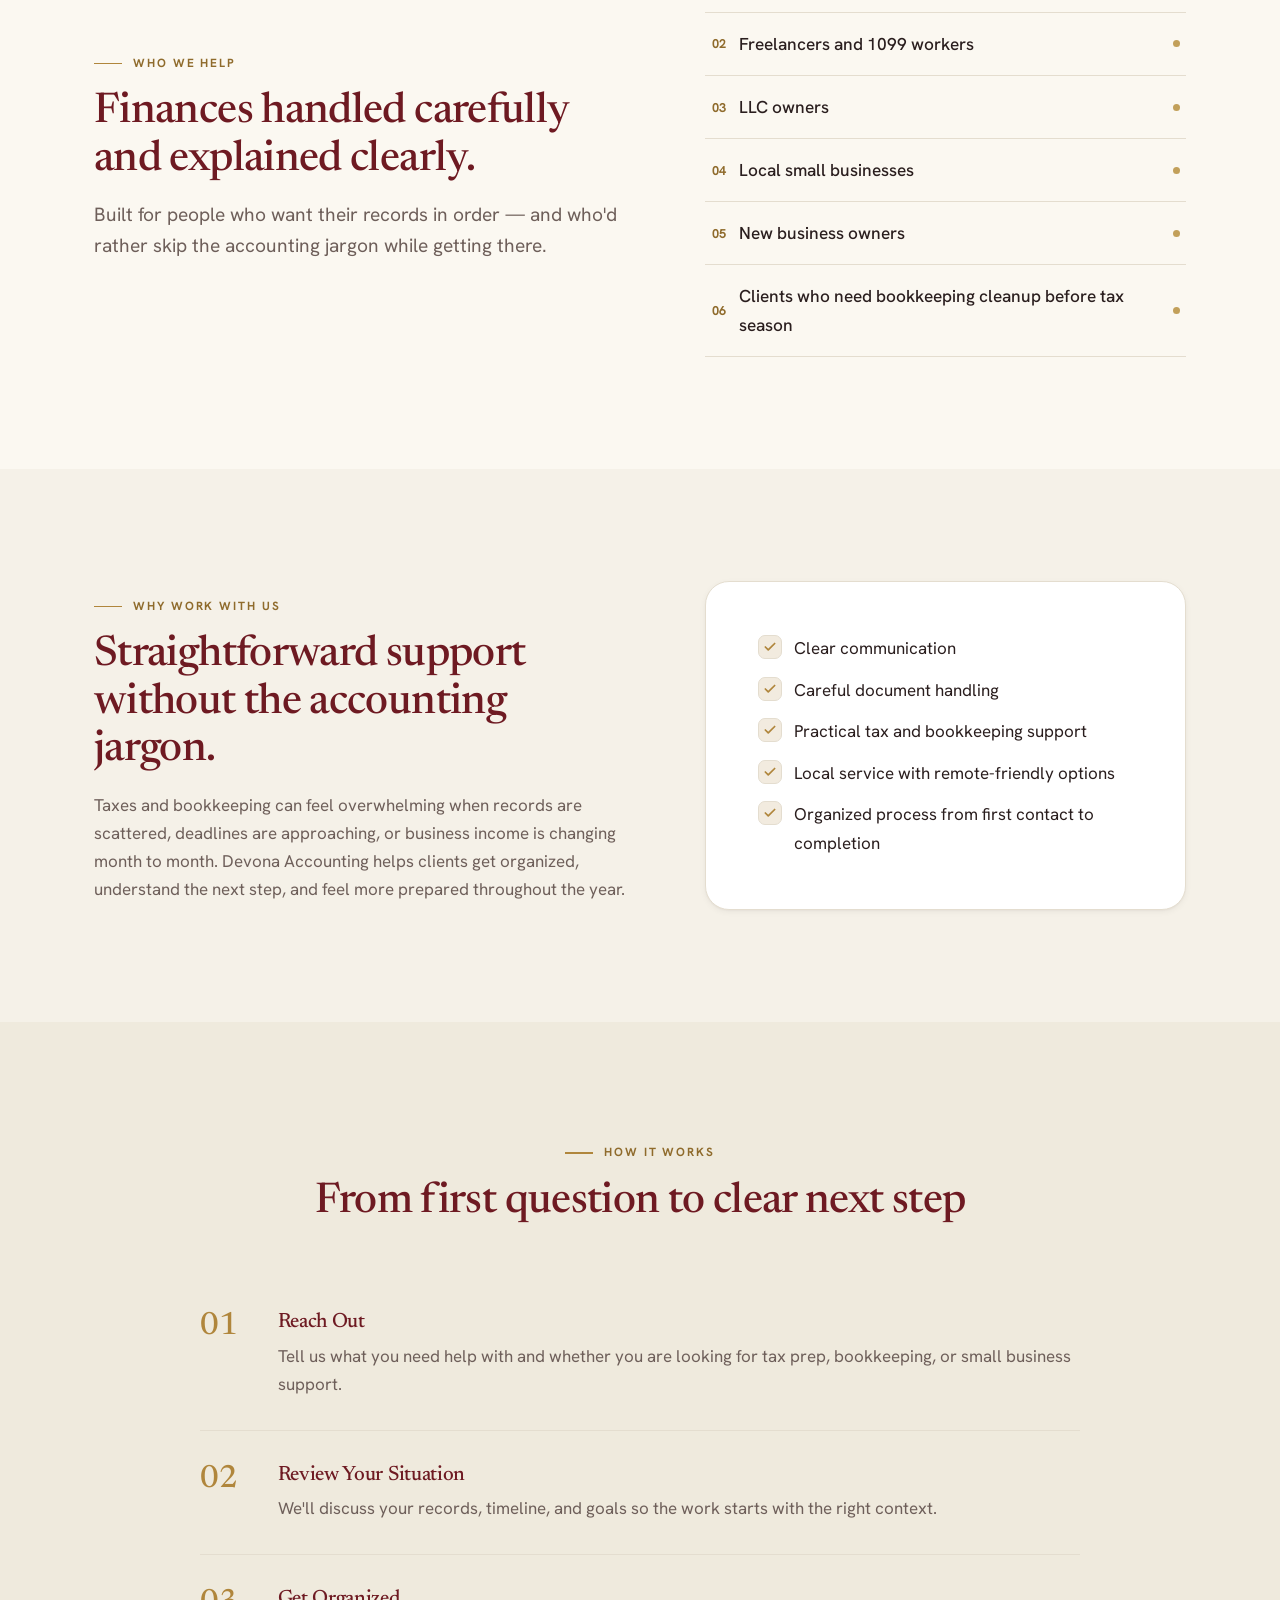
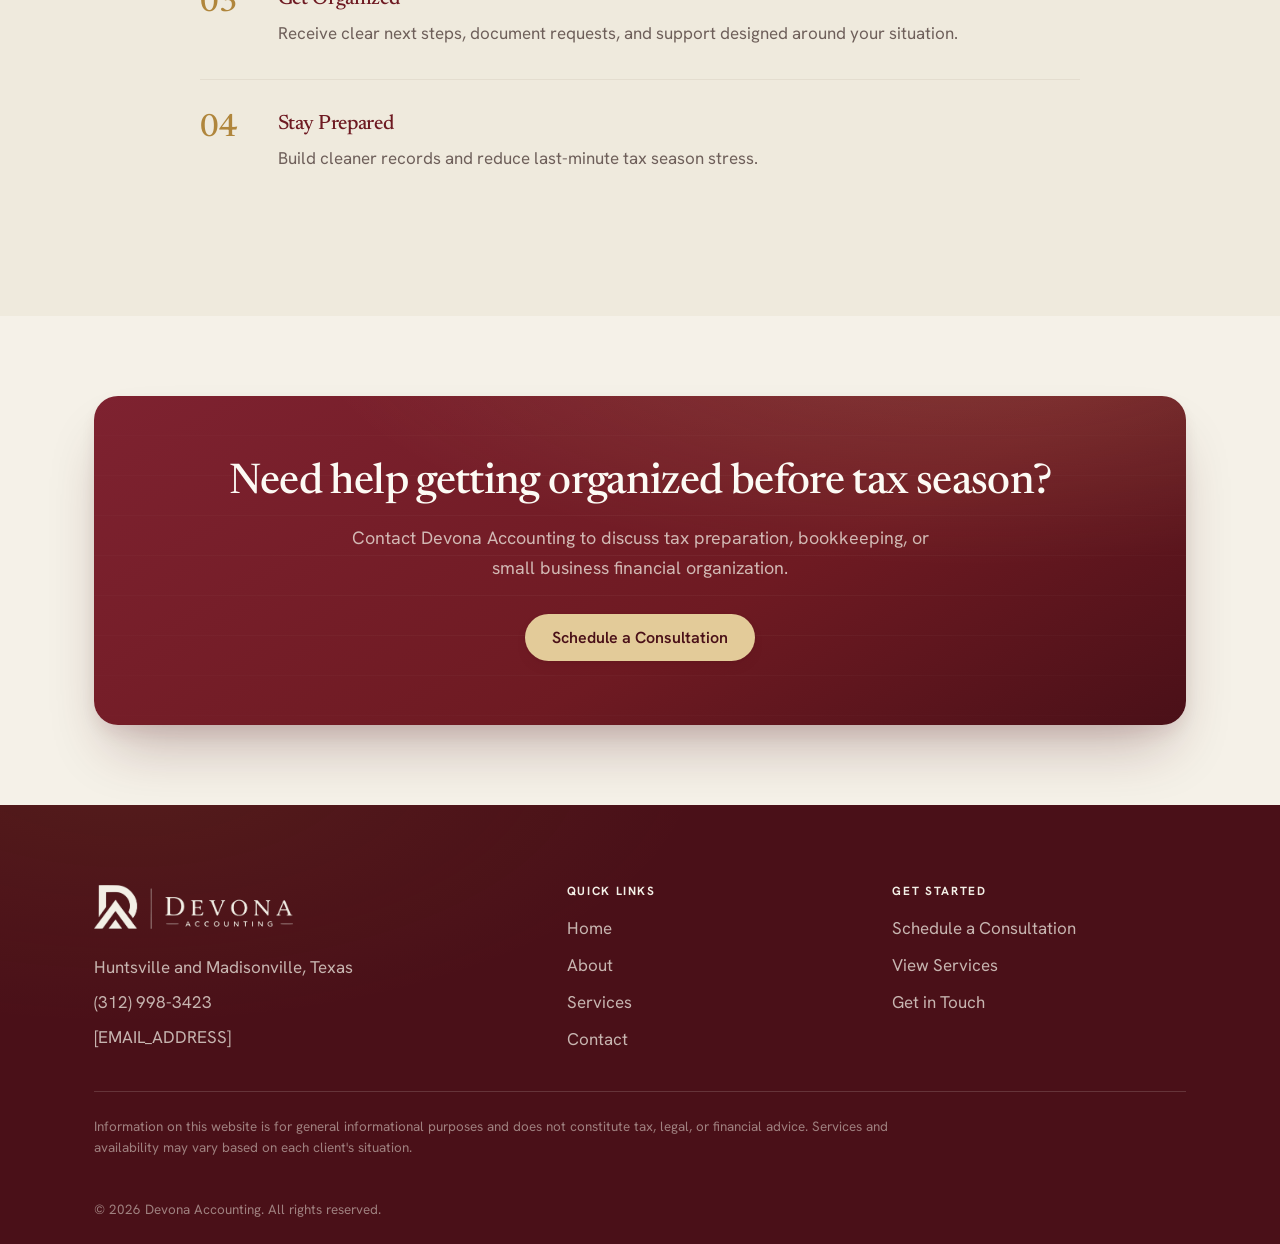
==== commit 2f953fac: "Update content, branding, and mobile hero - Fill owner (Tom Devona), phone, and service area (Huntsv" ====
--- a/index.html
+++ b/index.html
@@ -3,12 +3,12 @@
 <head>
   <meta charset="UTF-8" />
   <meta name="viewport" content="width=device-width, initial-scale=1.0" />
-  <title>Tax and Bookkeeping Services in [CITY_OR_SERVICE_AREA], Texas | Devona Accounting</title>
-  <meta name="description" content="Tax and bookkeeping support for individuals, freelancers, and small businesses in [CITY_OR_SERVICE_AREA], Texas. Get organized, prepare for tax season, and keep cleaner records." />
+  <title>Tax and Bookkeeping Services in Huntsville and Madisonville, Texas | Devona Accounting</title>
+  <meta name="description" content="Tax and bookkeeping support for individuals, freelancers, and small businesses in Huntsville and Madisonville, Texas. Get organized, prepare for tax season, and keep cleaner records." />
 
   <meta property="og:type" content="website" />
-  <meta property="og:title" content="Tax and Bookkeeping Services in [CITY_OR_SERVICE_AREA], Texas | Devona Accounting" />
-  <meta property="og:description" content="Tax and bookkeeping support for individuals, freelancers, and small businesses in [CITY_OR_SERVICE_AREA], Texas." />
+  <meta property="og:title" content="Tax and Bookkeeping Services in Huntsville and Madisonville, Texas | Devona Accounting" />
+  <meta property="og:description" content="Tax and bookkeeping support for individuals, freelancers, and small businesses in Huntsville and Madisonville, Texas." />
 
   <link rel="icon" type="image/png" href="assets/favicon.png" />
   <link rel="preconnect" href="https://fonts.googleapis.com" />
@@ -23,8 +23,7 @@
   <header class="site-header">
     <div class="container nav">
       <a class="brand" href="index.html">
-        <img src="assets/logo.png" alt="" />
-        <span>Devona <span class="brand-accent">Accounting</span></span>
+        <img class="brand-logo" src="assets/logo-wordmark.png" alt="Devona Accounting" />
       </a>
       <nav aria-label="Primary">
         <ul class="nav-links" id="nav-links">
@@ -49,9 +48,9 @@
       <div class="container">
         <div class="hero-grid">
           <div class="hero-copy">
-            <span class="eyebrow on-dark" data-animate data-hero>Tax &amp; bookkeeping in [CITY_OR_SERVICE_AREA], Texas</span>
+            <span class="eyebrow on-dark" data-animate data-hero>Tax &amp; bookkeeping in Huntsville and Madisonville, Texas</span>
             <h1 data-animate data-hero>Tax and bookkeeping help, <em>handled with care</em></h1>
-            <p data-animate data-hero>Clear, careful support for tax preparation, bookkeeping, and financial organization — built for individuals, freelancers, and small business owners in [CITY_OR_SERVICE_AREA], Texas.</p>
+            <p data-animate data-hero>Clear, careful support for tax preparation, bookkeeping, and financial organization for individuals, freelancers, and small business owners.</p>
             <div class="btn-row" data-animate data-hero>
               <a class="btn btn--gold" href="contact.html">Schedule a Consultation</a>
               <a class="btn btn--ghost-dark" href="services.html">View Services</a>
@@ -214,9 +213,9 @@
     <div class="container">
       <div class="footer-grid">
         <div class="footer-contact">
-          <a class="brand" href="index.html"><img src="assets/logo.png" alt="" /><span>Devona <span class="brand-accent">Accounting</span></span></a>
-          <p>[CITY_OR_SERVICE_AREA], Texas</p>
-          <p><a href="tel:[PHONE_NUMBER]">[PHONE_NUMBER]</a></p>
+          <a class="brand" href="index.html"><img class="brand-logo" src="assets/logo-wordmark-light.png" alt="Devona Accounting" /></a>
+          <p>Huntsville and Madisonville, Texas</p>
+          <p><a href="tel:+13129983423">(312) 998-3423</a></p>
           <p><a href="mailto:[EMAIL_ADDRESS]">[EMAIL_ADDRESS]</a></p>
         </div>
         <div>
--- a/css/styles.css
+++ b/css/styles.css
@@ -117,7 +117,7 @@
   margin: 0 0 var(--s-2);
   overflow-wrap: break-word;
 }
-h1 { font-size: clamp(1.95rem, 6vw, 3.85rem); font-weight: 500; }
+h1 { font-size: clamp(2.25rem, 6vw, 3.85rem); font-weight: 500; }
 h2 { font-size: clamp(1.6rem, 4.4vw, 2.65rem); }
 h3 { font-size: 1.3rem; line-height: 1.25; }
 h4 { font-size: 1.05rem; }
@@ -268,8 +268,7 @@
   letter-spacing: -0.01em;
 }
 .brand:hover { text-decoration: none; }
-.brand img { width: 42px; height: 42px; border-radius: 10px; object-fit: cover; }
-.brand-accent { color: var(--gold-deep); }
+.brand-logo { height: 48px; width: auto; display: block; }
 
 .nav-links { display: flex; align-items: center; gap: var(--s-3); list-style: none; }
 .nav-links a {
@@ -696,10 +695,8 @@
   padding-bottom: var(--s-4);
   border-bottom: 1px solid var(--hairline-dark);
 }
-.site-footer .brand { color: #FCFAF4; margin-bottom: var(--s-2); }
-/* logo keeps its cream ground; on the dark footer it reads as a tidy badge */
-.site-footer .brand img { box-shadow: 0 0 0 1px rgba(243,239,230,0.18); }
-.site-footer .brand-accent { color: var(--gold-soft); } /* lighter gold for dark bg */
+.site-footer .brand { margin-bottom: var(--s-3); }
+.site-footer .brand-logo { height: 44px; } /* cream reversed wordmark on dark */
 .site-footer h4 { font-family: var(--font-sans); color: var(--on-dark); font-size: 0.74rem; text-transform: uppercase; letter-spacing: 0.14em; margin-bottom: var(--s-2); font-weight: 700; }
 .site-footer a { color: var(--on-dark-muted); }
 .site-footer a:hover { color: #FCFAF4; }
@@ -768,6 +765,11 @@
   body { padding-bottom: 72px; }
   .step { grid-template-columns: auto 1fr; gap: var(--s-3); }
   .form-card, .panel { padding: var(--s-4); }
+
+  /* Hero: hide the trust bullets on phones */
+  .hero-note { display: none; }
+
+  .brand-logo { height: 38px; } /* trimmer wordmark on small screens */
 }
 
 /* ---------- Reduced motion ---------- */
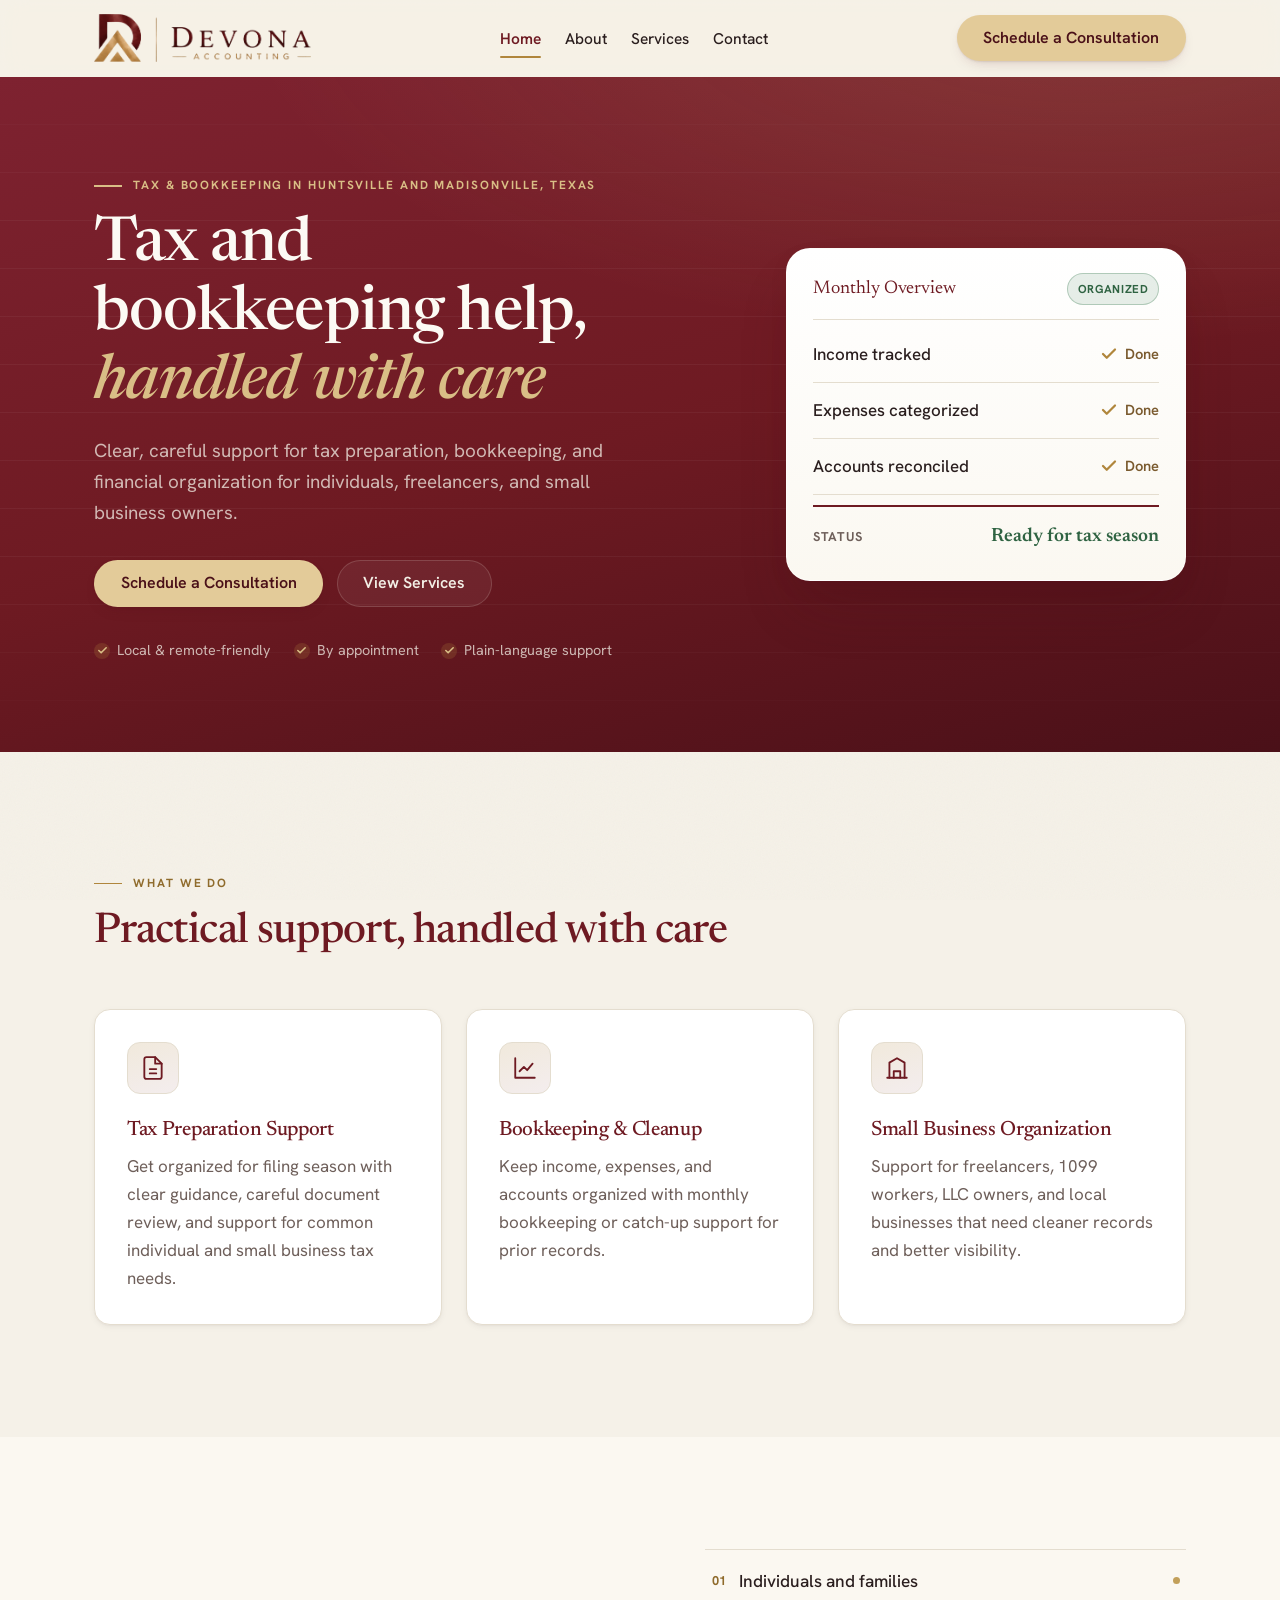
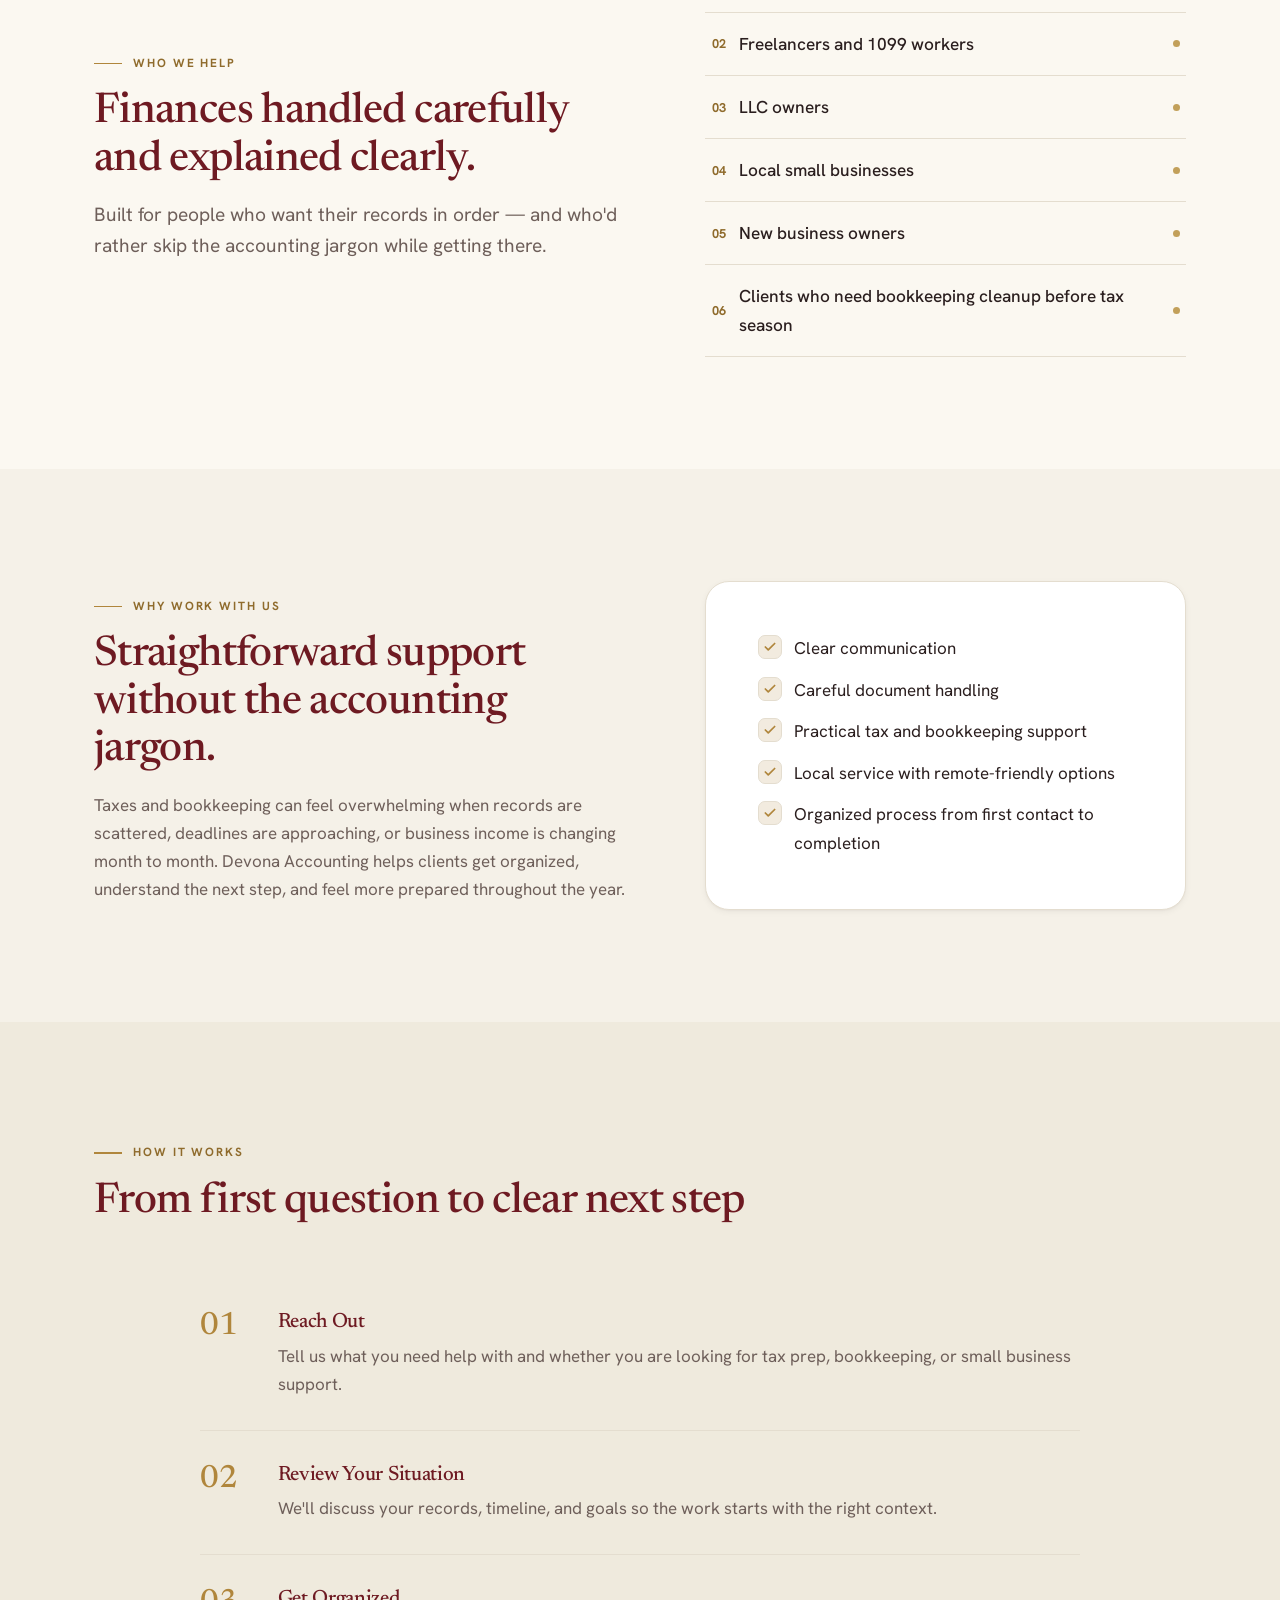
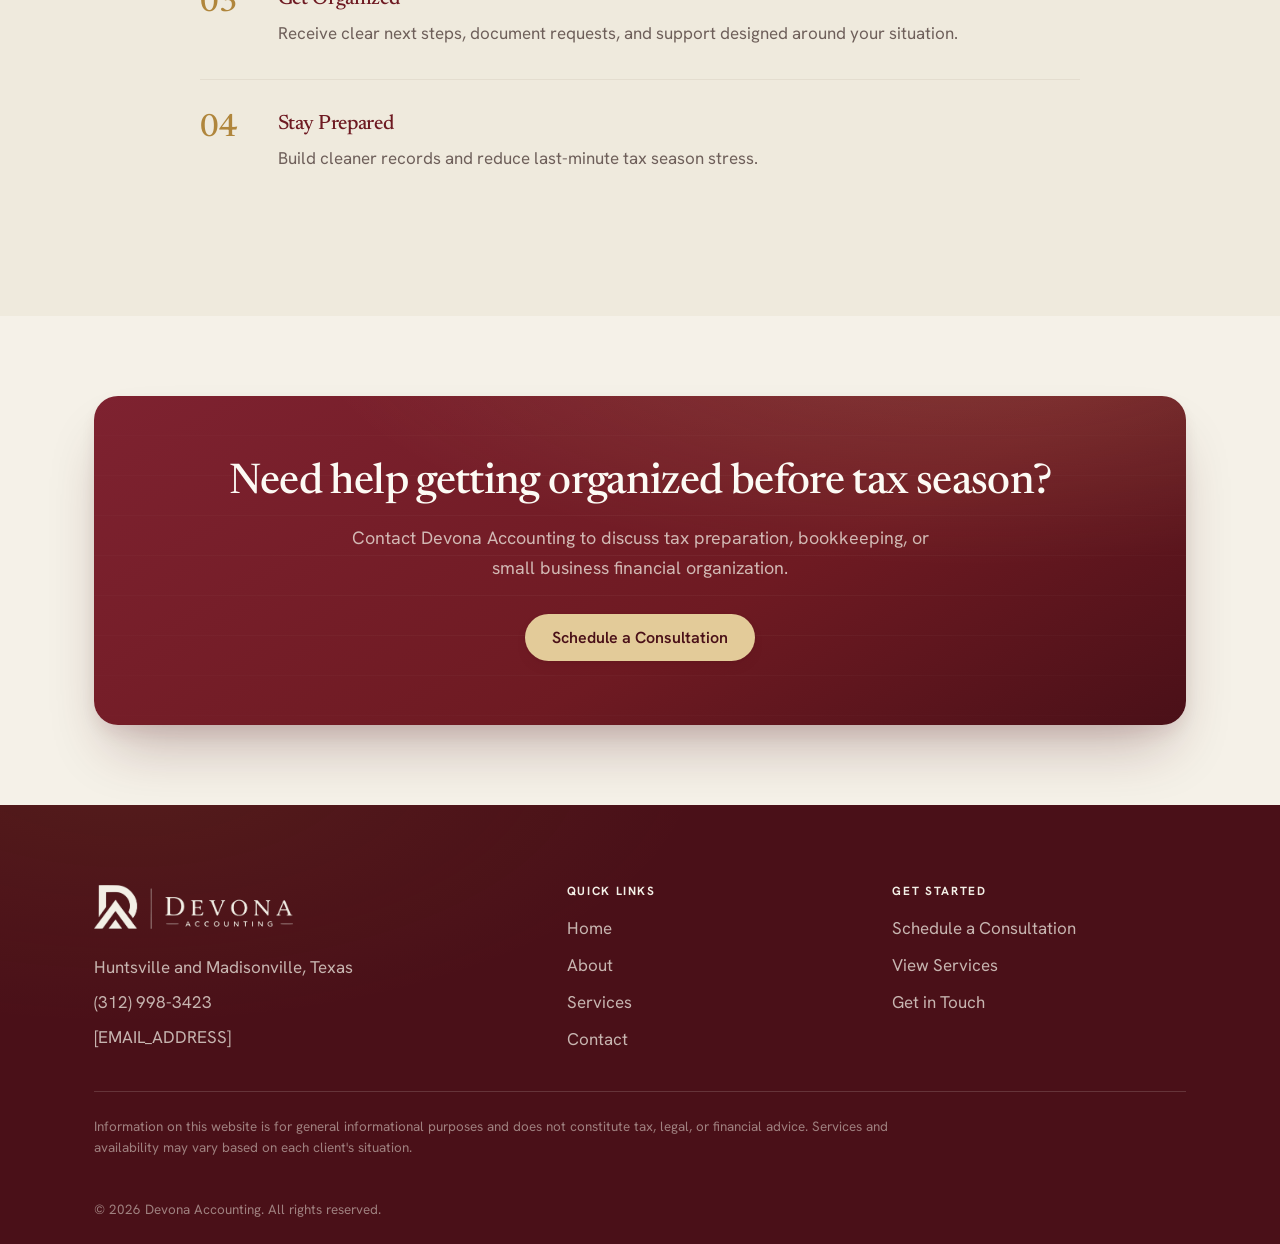
==== commit 4ff1f5ab: "Left-align all section eyebrows/headings on every device Drop the centered treatment on the "What we" ====
--- a/index.html
+++ b/index.html
@@ -92,7 +92,7 @@
     <!-- ============ VALUE CARDS ============ -->
     <section class="section">
       <div class="container">
-        <div class="section-head is-center">
+        <div class="section-head">
           <span class="eyebrow">What we do</span>
           <h2>Practical support, handled with care</h2>
         </div>
@@ -168,7 +168,7 @@
     <!-- ============ PROCESS ============ -->
     <section class="section on-parchment-2">
       <div class="container">
-        <div class="section-head is-center">
+        <div class="section-head">
           <span class="eyebrow">How it works</span>
           <h2>From first question to clear next step</h2>
         </div>
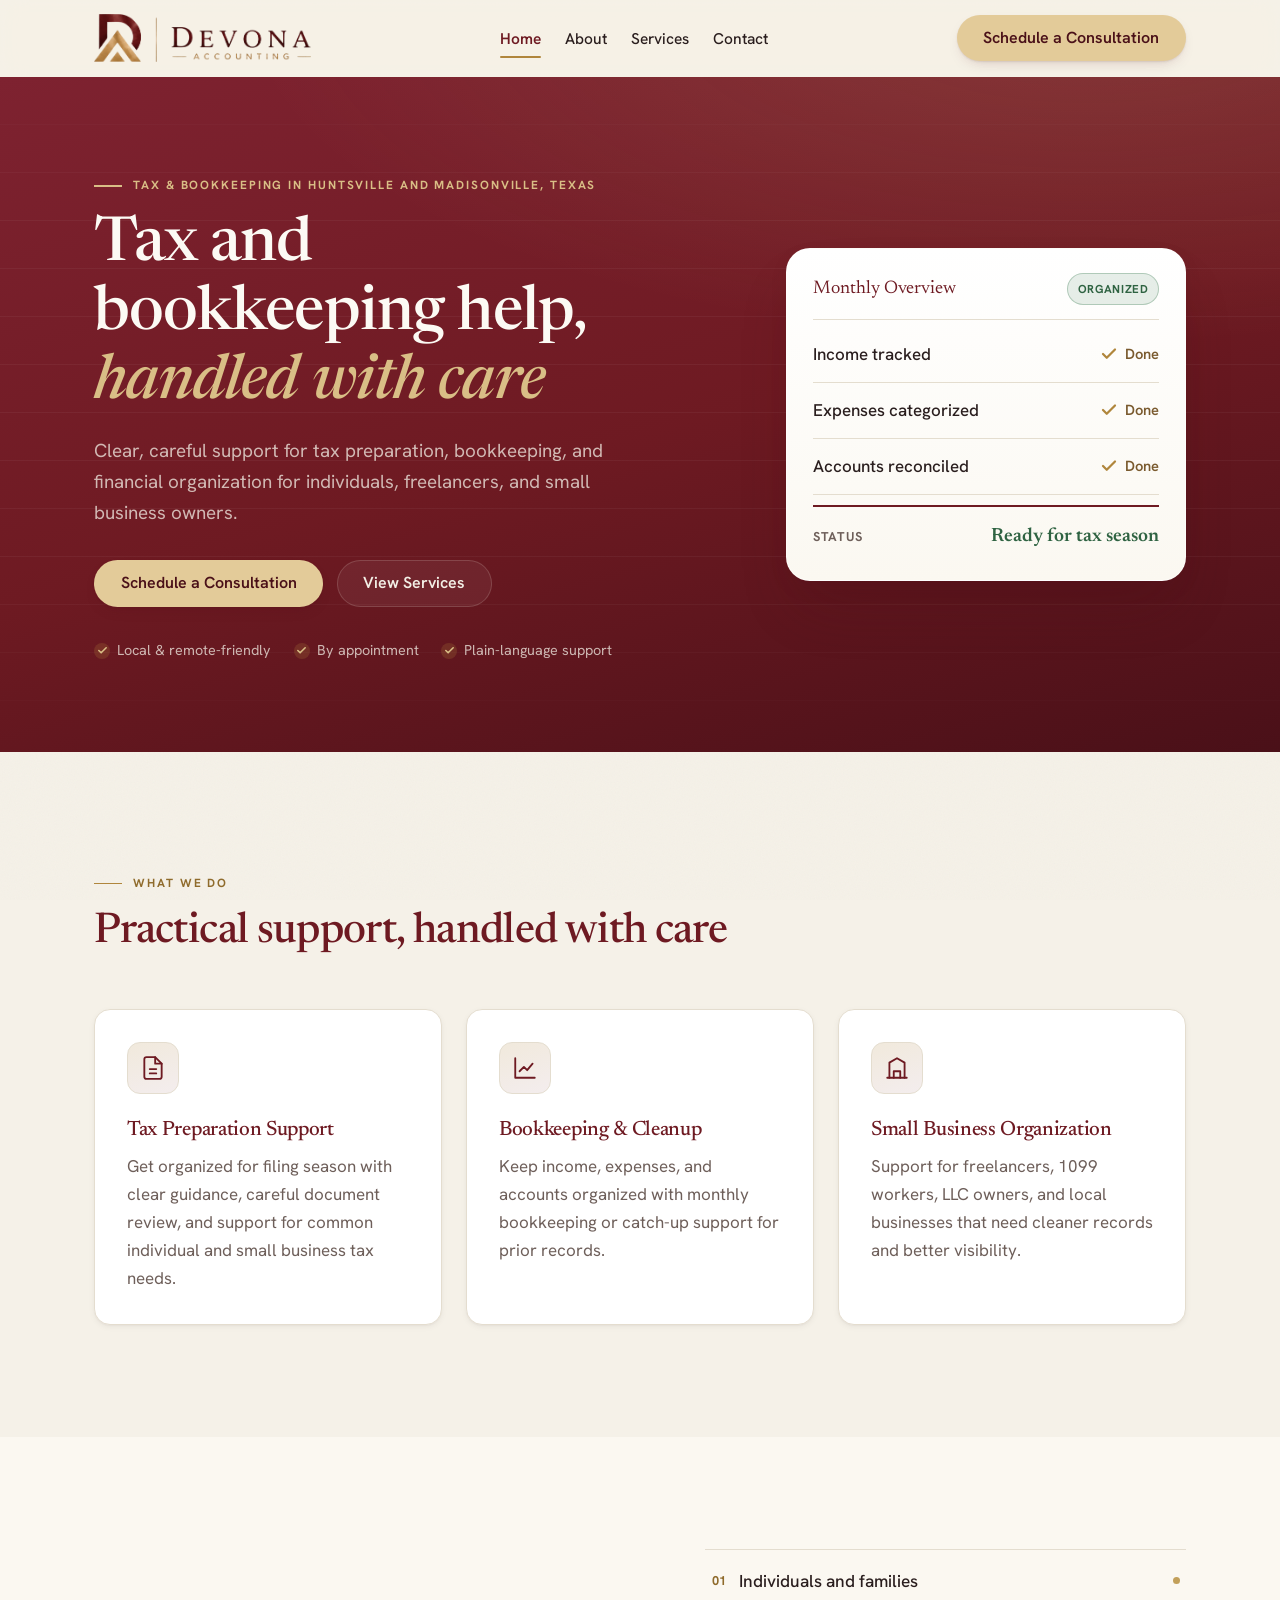
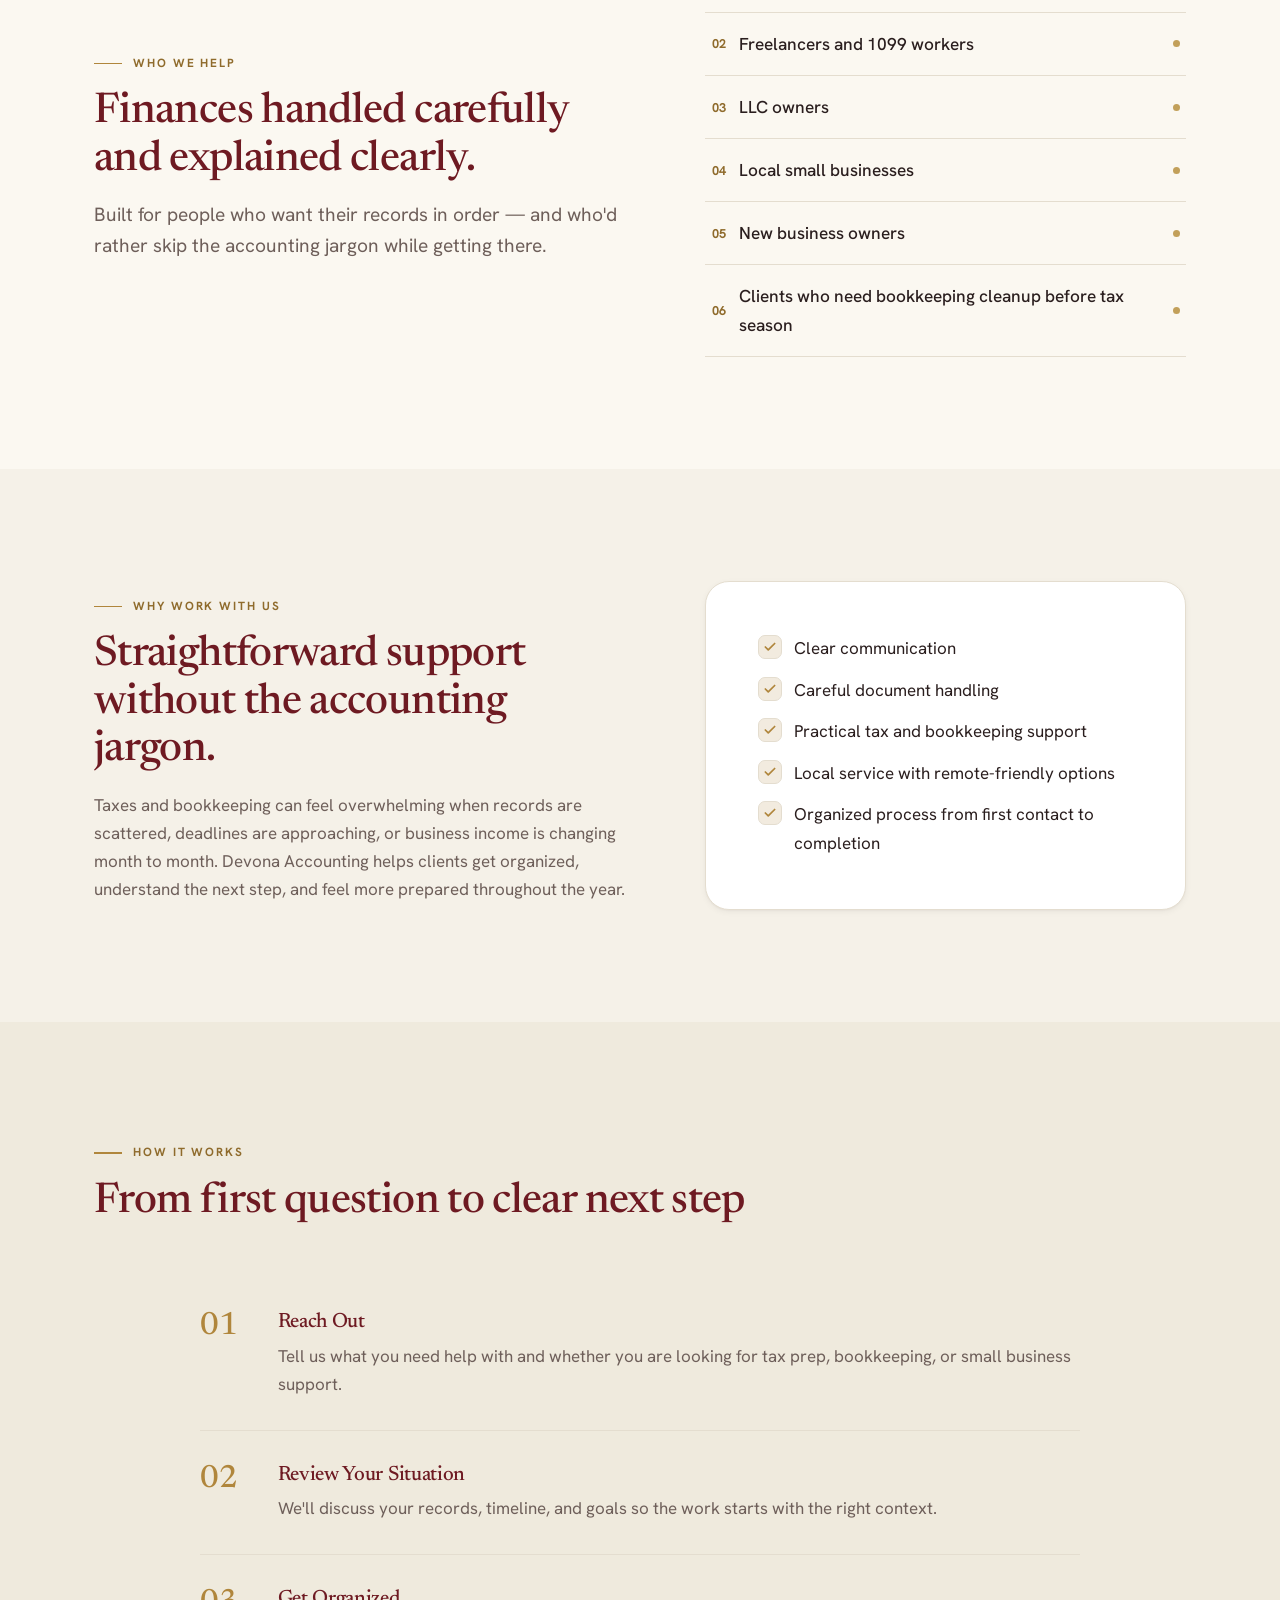
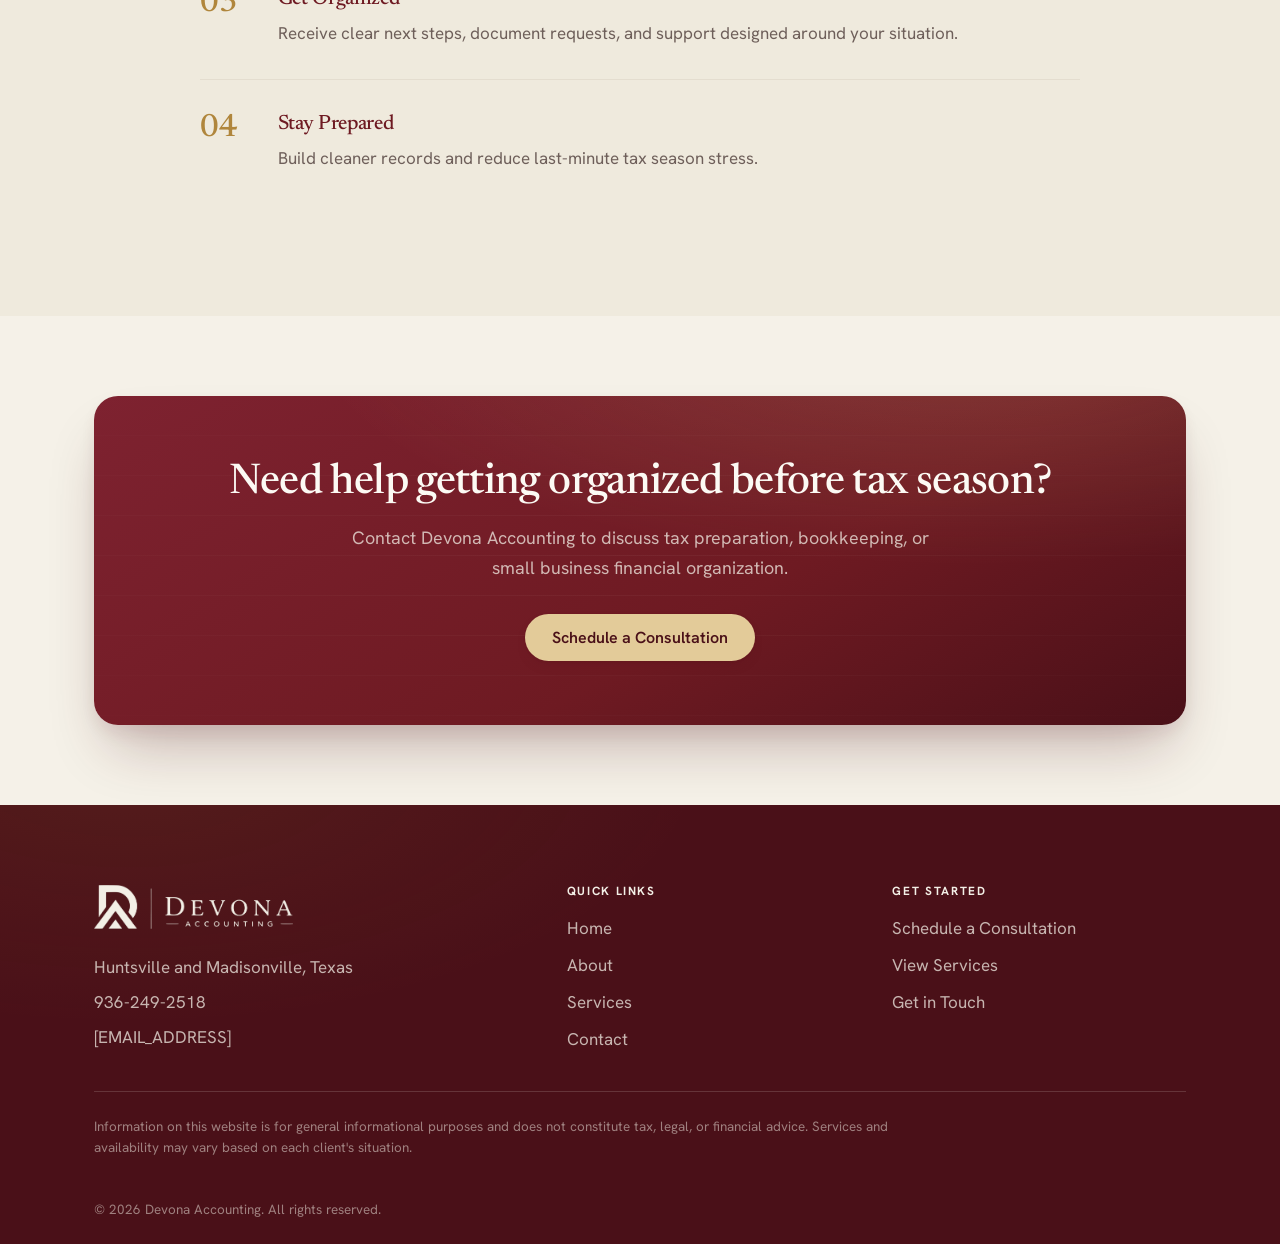
==== commit f3b3f44d: "Update phone number to 936-249-2518 Co-Authored-By: Claude Opus 4.8 (1M context) <noreply@anthropic." ====
--- a/index.html
+++ b/index.html
@@ -215,7 +215,7 @@
         <div class="footer-contact">
           <a class="brand" href="index.html"><img class="brand-logo" src="assets/logo-wordmark-light.png" alt="Devona Accounting" /></a>
           <p>Huntsville and Madisonville, Texas</p>
-          <p><a href="tel:+13129983423">(312) 998-3423</a></p>
+          <p><a href="tel:+19362492518">936-249-2518</a></p>
           <p><a href="mailto:[EMAIL_ADDRESS]">[EMAIL_ADDRESS]</a></p>
         </div>
         <div>
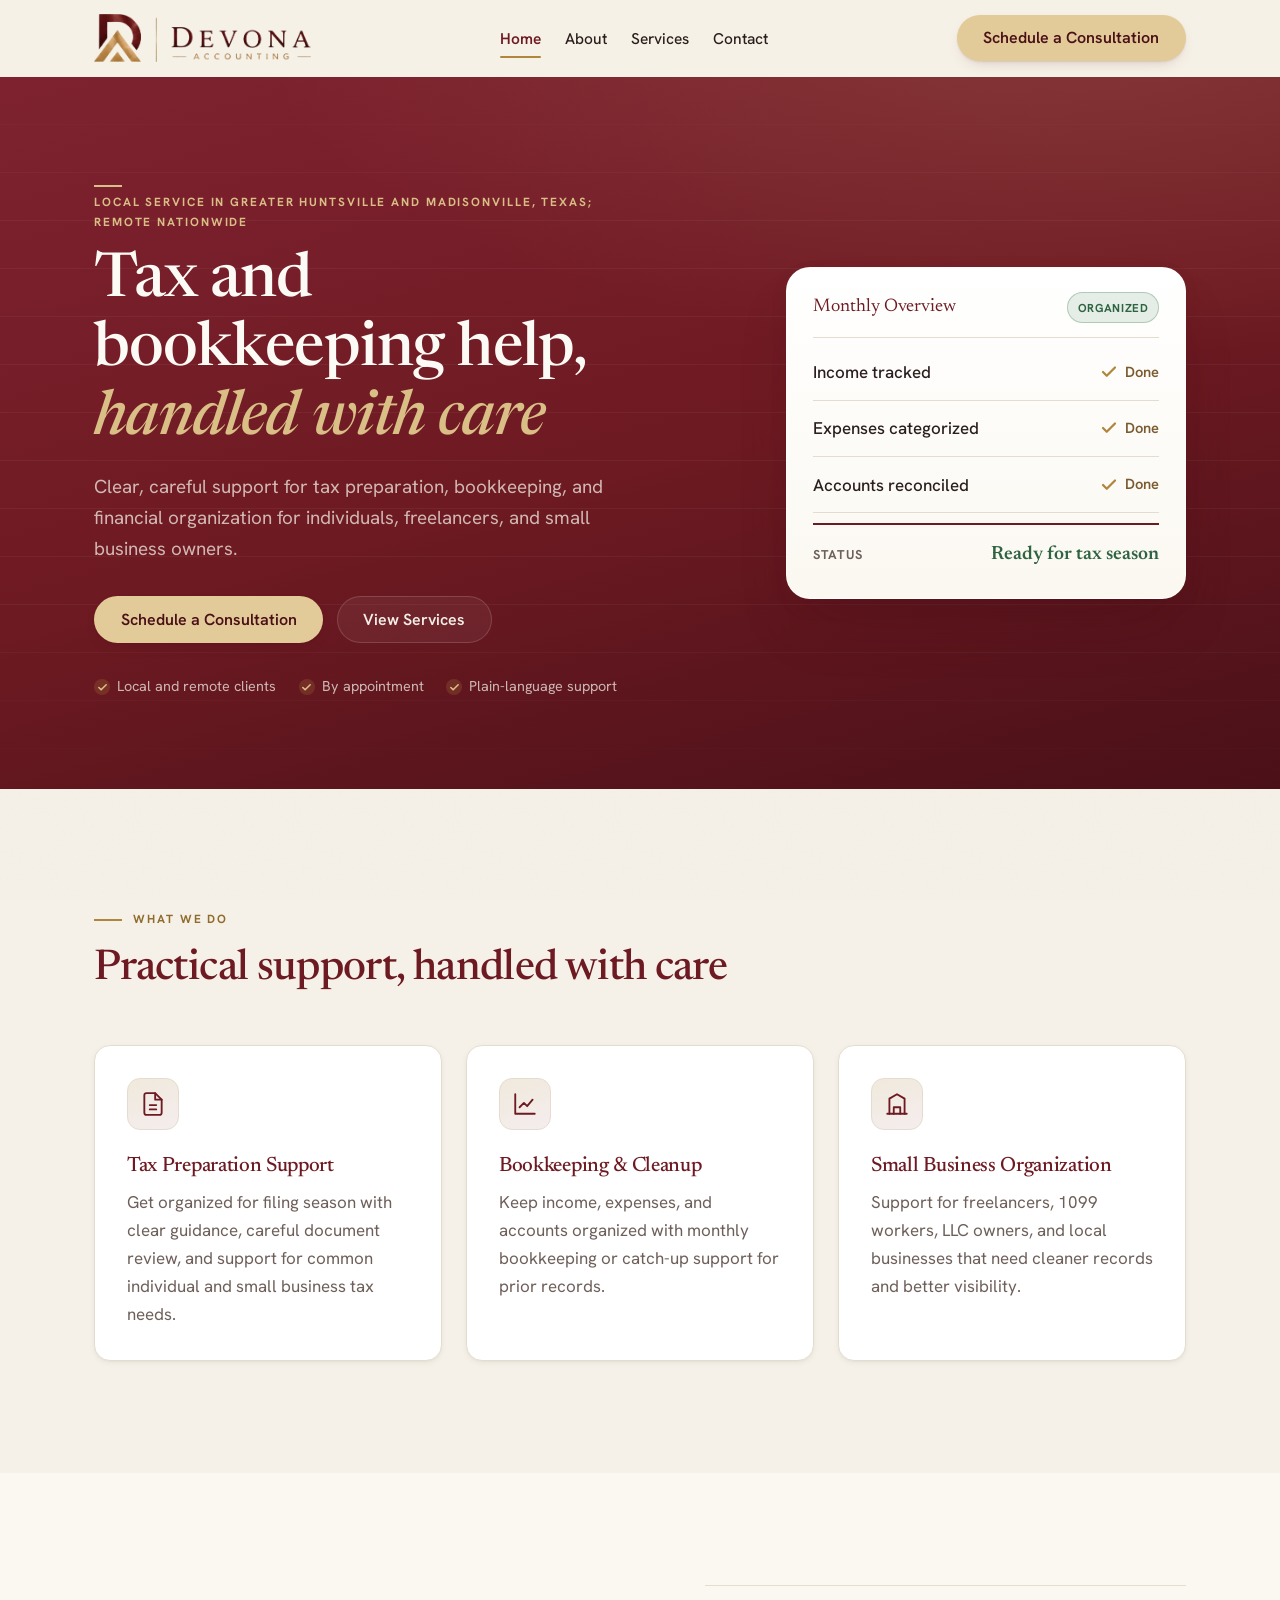
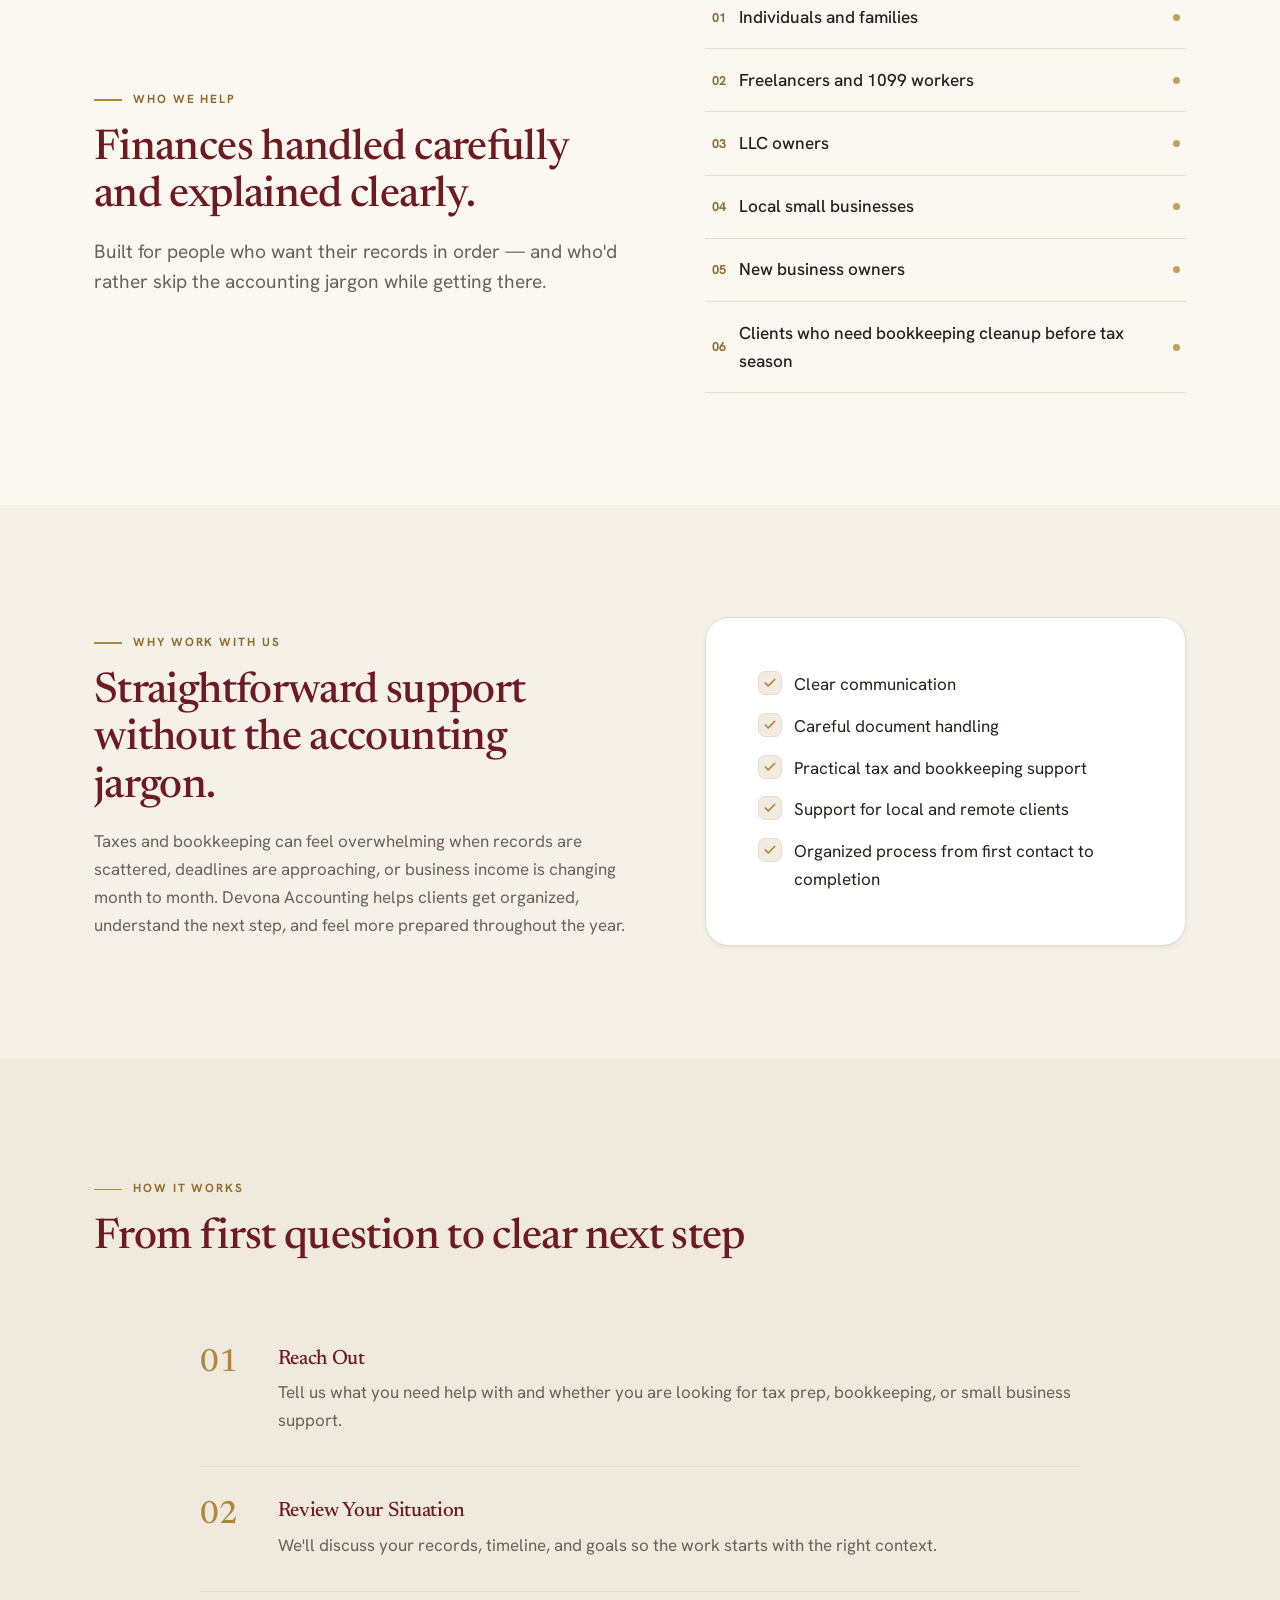
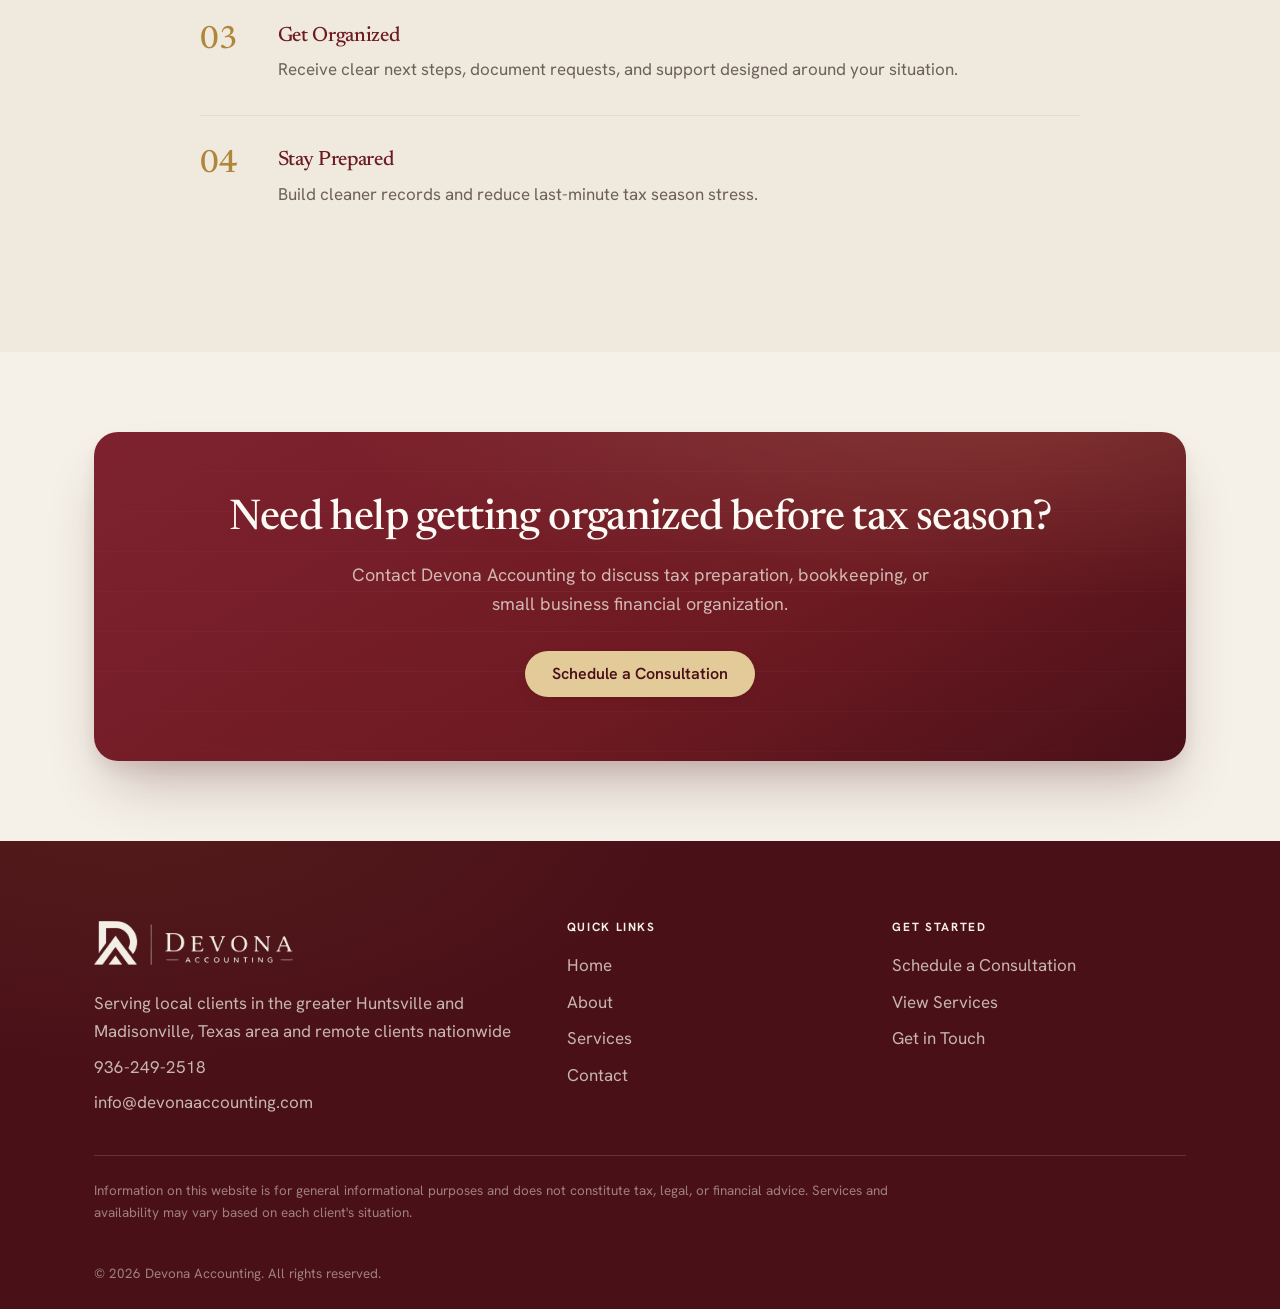
==== commit da8d7b5a: "Update consultation modal and contact details" ====
--- a/index.html
+++ b/index.html
@@ -3,12 +3,12 @@
 <head>
   <meta charset="UTF-8" />
   <meta name="viewport" content="width=device-width, initial-scale=1.0" />
-  <title>Tax and Bookkeeping Services in Huntsville and Madisonville, Texas | Devona Accounting</title>
-  <meta name="description" content="Tax and bookkeeping support for individuals, freelancers, and small businesses in Huntsville and Madisonville, Texas. Get organized, prepare for tax season, and keep cleaner records." />
+  <title>Tax and Bookkeeping Services in the Greater Huntsville and Madisonville, Texas Area | Devona Accounting</title>
+  <meta name="description" content="Tax and bookkeeping support for local clients in the greater Huntsville and Madisonville, Texas area and remote clients nationwide." />
 
   <meta property="og:type" content="website" />
-  <meta property="og:title" content="Tax and Bookkeeping Services in Huntsville and Madisonville, Texas | Devona Accounting" />
-  <meta property="og:description" content="Tax and bookkeeping support for individuals, freelancers, and small businesses in Huntsville and Madisonville, Texas." />
+  <meta property="og:title" content="Tax and Bookkeeping Services in the Greater Huntsville and Madisonville, Texas Area | Devona Accounting" />
+  <meta property="og:description" content="Tax and bookkeeping support for local clients in the greater Huntsville and Madisonville, Texas area and remote clients nationwide." />
 
   <link rel="icon" type="image/png" href="assets/favicon.png" />
   <link rel="preconnect" href="https://fonts.googleapis.com" />
@@ -48,7 +48,7 @@
       <div class="container">
         <div class="hero-grid">
           <div class="hero-copy">
-            <span class="eyebrow on-dark" data-animate data-hero>Tax &amp; bookkeeping in Huntsville and Madisonville, Texas</span>
+            <span class="eyebrow on-dark" data-animate data-hero>Local service in greater Huntsville and Madisonville, Texas; remote nationwide</span>
             <h1 data-animate data-hero>Tax and bookkeeping help, <em>handled with care</em></h1>
             <p data-animate data-hero>Clear, careful support for tax preparation, bookkeeping, and financial organization for individuals, freelancers, and small business owners.</p>
             <div class="btn-row" data-animate data-hero>
@@ -56,7 +56,7 @@
               <a class="btn btn--ghost-dark" href="services.html">View Services</a>
             </div>
             <div class="hero-note" data-animate data-hero>
-              <span>Local &amp; remote-friendly</span>
+              <span>Local and remote clients</span>
               <span>By appointment</span>
               <span>Plain-language support</span>
             </div>
@@ -157,7 +157,7 @@
               <li>Clear communication</li>
               <li>Careful document handling</li>
               <li>Practical tax and bookkeeping support</li>
-              <li>Local service with remote-friendly options</li>
+              <li>Support for local and remote clients</li>
               <li>Organized process from first contact to completion</li>
             </ul>
           </div>
@@ -214,9 +214,9 @@
       <div class="footer-grid">
         <div class="footer-contact">
           <a class="brand" href="index.html"><img class="brand-logo" src="assets/logo-wordmark-light.png" alt="Devona Accounting" /></a>
-          <p>Huntsville and Madisonville, Texas</p>
+          <p>Serving local clients in the greater Huntsville and Madisonville, Texas area and remote clients nationwide</p>
           <p><a href="tel:+19362492518">936-249-2518</a></p>
-          <p><a href="mailto:[EMAIL_ADDRESS]">[EMAIL_ADDRESS]</a></p>
+          <p><a href="mailto:info@devonaaccounting.com">info@devonaaccounting.com</a></p>
         </div>
         <div>
           <h4>Quick Links</h4>
--- a/css/styles.css
+++ b/css/styles.css
@@ -678,6 +678,83 @@
   font-weight: 500;
 }
 .form-success.show { display: block; }
+
+/* ---------- Consultation modal ---------- */
+body.modal-open { overflow: hidden; }
+
+.consultation-modal {
+  position: fixed;
+  inset: 0;
+  z-index: 200;
+  display: none;
+  padding: clamp(0.75rem, 3vw, 2rem);
+}
+.consultation-modal.is-open {
+  display: grid;
+  place-items: center;
+}
+.consultation-modal__backdrop {
+  position: absolute;
+  inset: 0;
+  background: rgba(27, 35, 31, 0.68);
+  backdrop-filter: blur(6px);
+}
+.consultation-modal__panel {
+  position: relative;
+  width: min(1080px, 100%);
+  max-height: min(92vh, 920px);
+  overflow: auto;
+  background: var(--card);
+  border: 1px solid var(--hairline);
+  border-radius: var(--r-lg);
+  box-shadow: 0 30px 80px rgba(23, 28, 26, 0.32);
+}
+.consultation-modal__header {
+  position: sticky;
+  top: 0;
+  z-index: 2;
+  display: flex;
+  align-items: flex-start;
+  justify-content: space-between;
+  gap: var(--s-3);
+  padding: var(--s-4) var(--s-5);
+  background: rgba(252, 250, 244, 0.96);
+  border-bottom: 1px solid var(--hairline);
+}
+.consultation-modal__header .eyebrow {
+  display: block;
+  margin-bottom: 0.35rem;
+  color: var(--gold-deep);
+}
+.consultation-modal__header h2 {
+  margin: 0;
+  font-size: clamp(1.8rem, 4vw, 2.7rem);
+}
+.consultation-modal__body {
+  padding: var(--s-5);
+}
+.consultation-modal__info {
+  display: grid;
+  align-content: start;
+}
+.modal-close {
+  flex: none;
+  width: 42px;
+  height: 42px;
+  border: 1px solid var(--hairline-strong);
+  border-radius: 50%;
+  background: var(--card-warm);
+  color: var(--pine);
+  font-size: 1.8rem;
+  line-height: 1;
+  cursor: pointer;
+}
+.modal-close:hover,
+.modal-close:focus {
+  outline: none;
+  background: var(--pine);
+  color: var(--on-dark);
+}
 
 /* ---------- Footer ---------- */
 .site-footer {
@@ -766,6 +843,32 @@
   .step { grid-template-columns: auto 1fr; gap: var(--s-3); }
   .form-card, .panel { padding: var(--s-4); }
 
+  .consultation-modal {
+    padding: 0;
+    align-items: stretch;
+  }
+  .consultation-modal.is-open { display: block; }
+  .consultation-modal__panel {
+    width: 100%;
+    min-height: 100%;
+    max-height: 100vh;
+    border-radius: 0;
+  }
+  .consultation-modal__header {
+    padding: var(--s-3) var(--s-4);
+  }
+  .consultation-modal__body {
+    padding: var(--s-4);
+    padding-bottom: calc(var(--s-5) + env(safe-area-inset-bottom));
+  }
+  .consultation-modal__info .info-card .value {
+    font-size: 0.98rem;
+  }
+  .modal-close {
+    width: 38px;
+    height: 38px;
+  }
+
   /* Hero: hide the trust bullets on phones */
   .hero-note { display: none; }
 
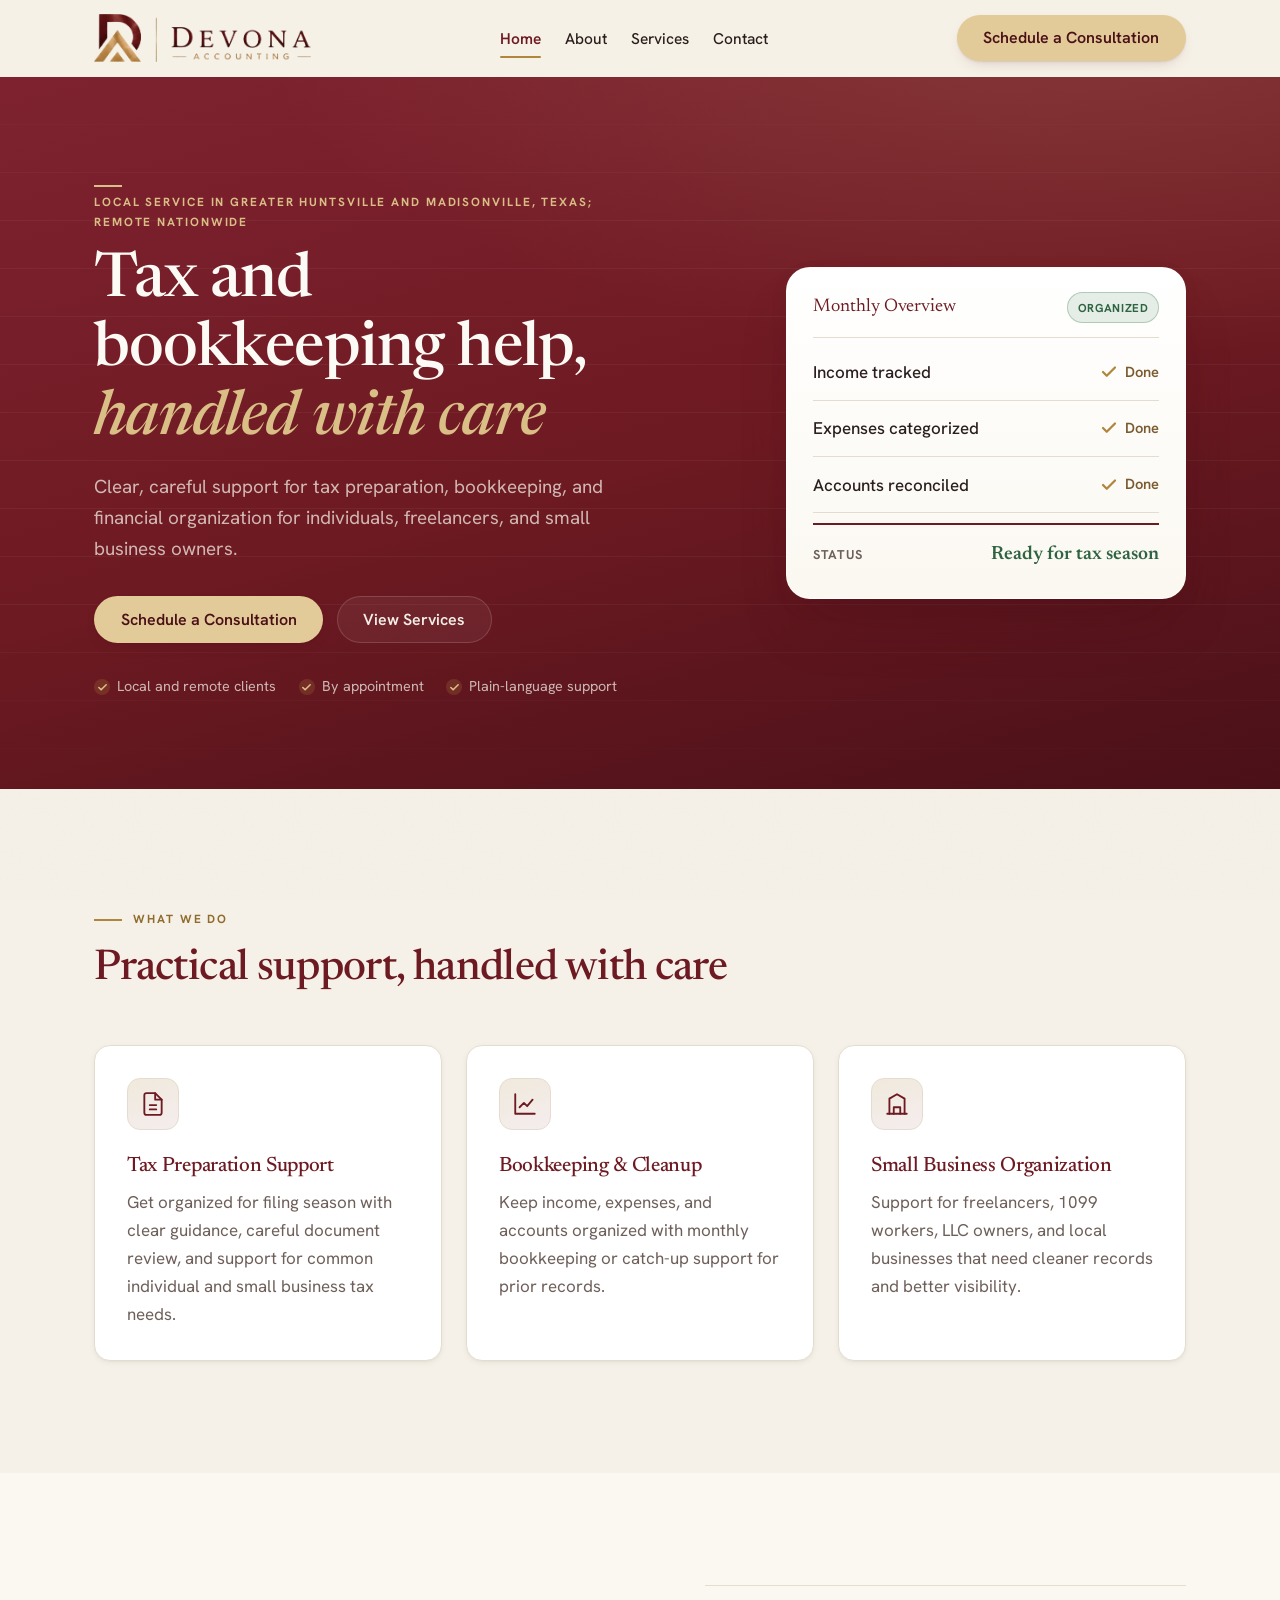
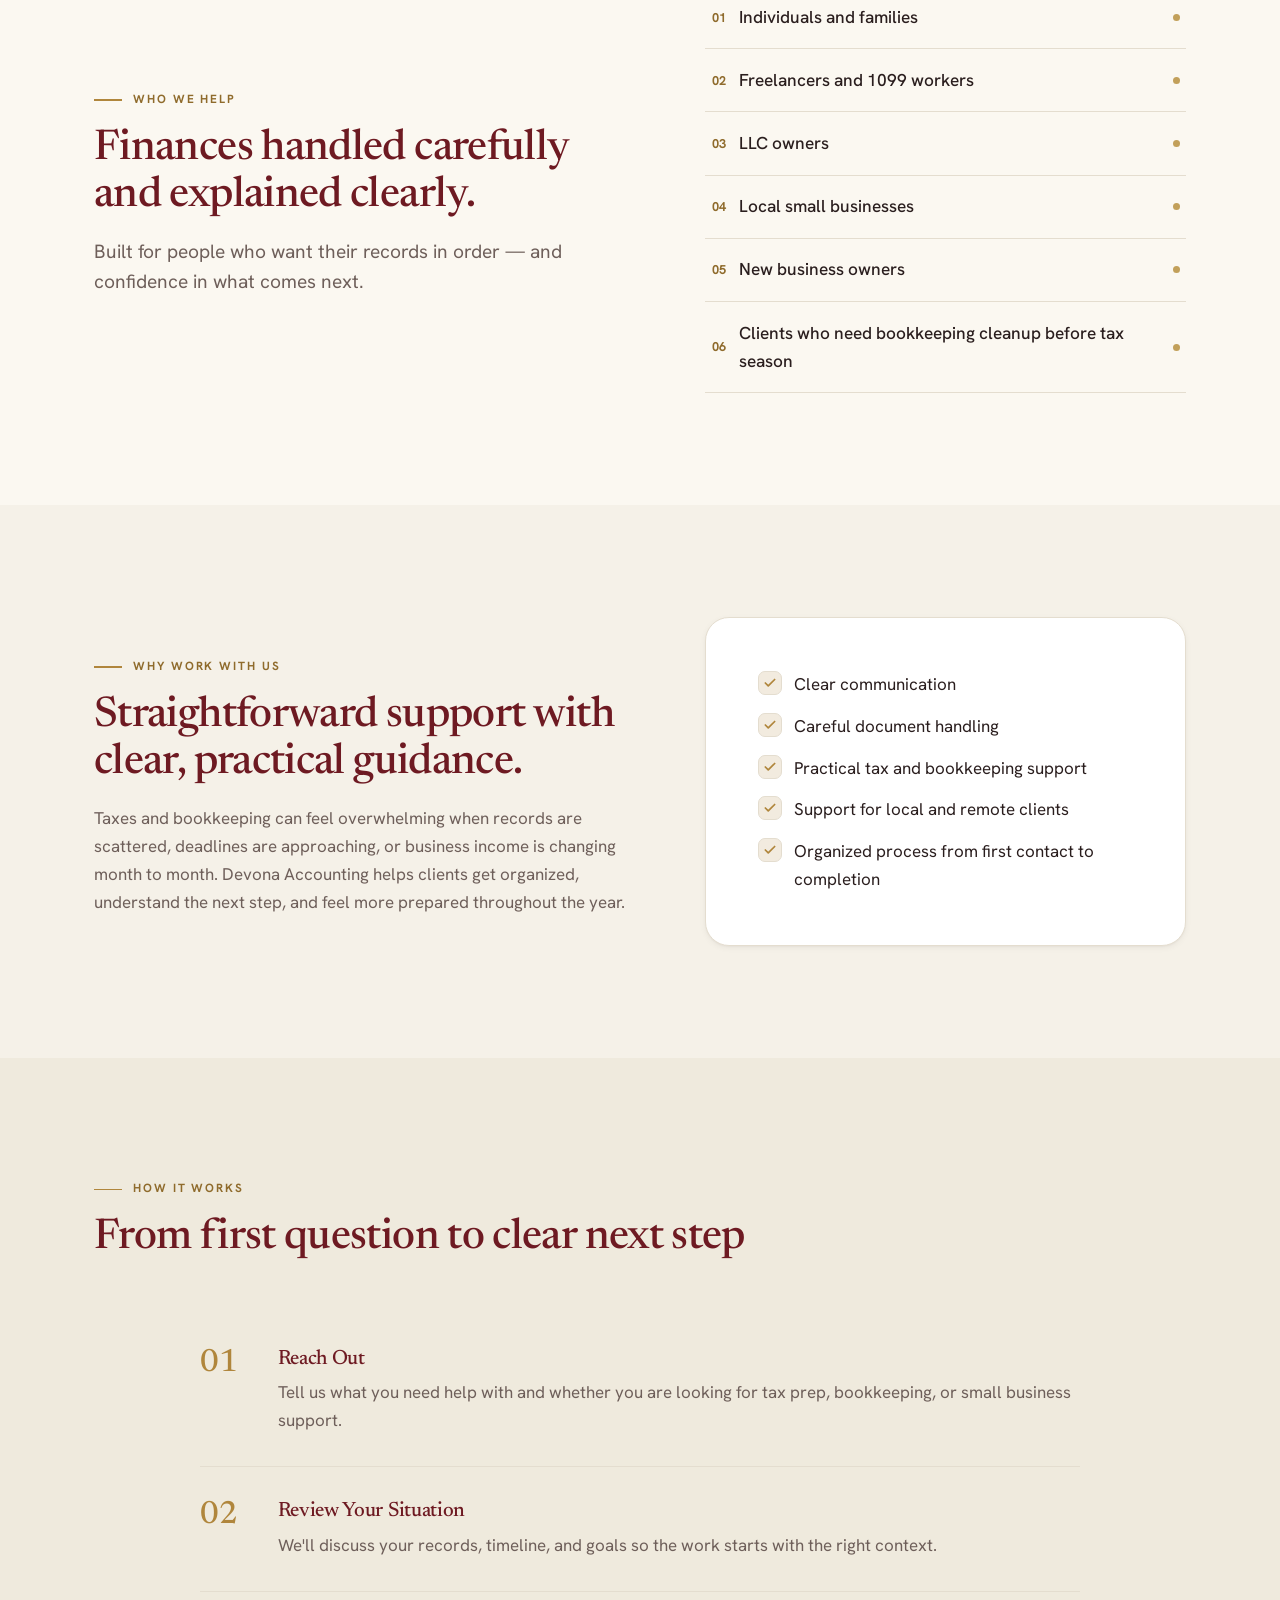
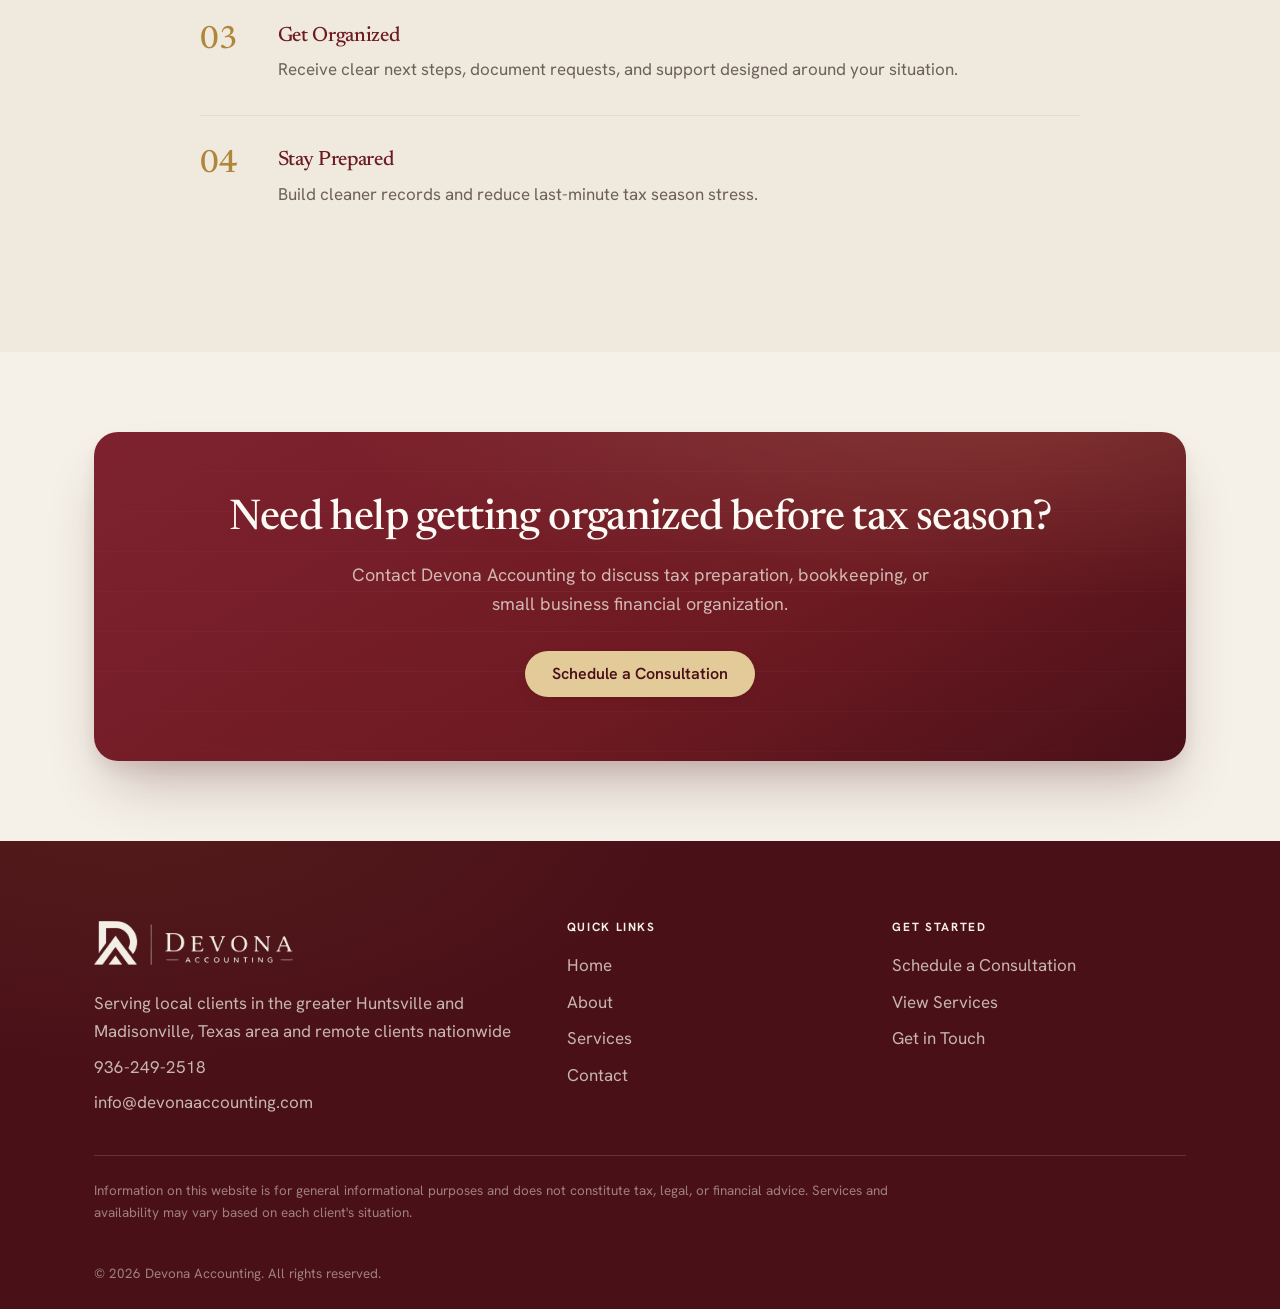
==== commit e383f5d7: "Wire contact forms to email service" ====
--- a/index.html
+++ b/index.html
@@ -129,7 +129,7 @@
           <div data-animate>
             <span class="eyebrow">Who we help</span>
             <h2>Finances handled carefully and explained clearly.</h2>
-            <p class="lead">Built for people who want their records in order — and who'd rather skip the accounting jargon while getting there.</p>
+            <p class="lead">Built for people who want their records in order — and confidence in what comes next.</p>
           </div>
           <ul class="ledger-list" data-animate>
             <li><span class="idx">01</span> Individuals and families <span class="dot" aria-hidden="true"></span></li>
@@ -149,7 +149,7 @@
         <div class="split">
           <div data-animate>
             <span class="eyebrow">Why work with us</span>
-            <h2>Straightforward support without the accounting jargon.</h2>
+            <h2>Straightforward support with clear, practical guidance.</h2>
             <p class="muted">Taxes and bookkeeping can feel overwhelming when records are scattered, deadlines are approaching, or business income is changing month to month. Devona Accounting helps clients get organized, understand the next step, and feel more prepared throughout the year.</p>
           </div>
           <div class="panel" data-animate>
--- a/css/styles.css
+++ b/css/styles.css
@@ -678,6 +678,23 @@
   font-weight: 500;
 }
 .form-success.show { display: block; }
+.form-error {
+  display: none;
+  background: rgba(163,51,31,0.09);
+  border: 1px solid rgba(163,51,31,0.35);
+  color: #7d2415;
+  border-radius: var(--r-sm);
+  padding: var(--s-3);
+  margin-bottom: var(--s-3);
+  font-weight: 500;
+}
+.form-error.show { display: block; }
+.honeypot { display: none !important; }
+button[disabled] {
+  cursor: wait;
+  opacity: 0.72;
+  transform: none;
+}
 
 /* ---------- Consultation modal ---------- */
 body.modal-open { overflow: hidden; }
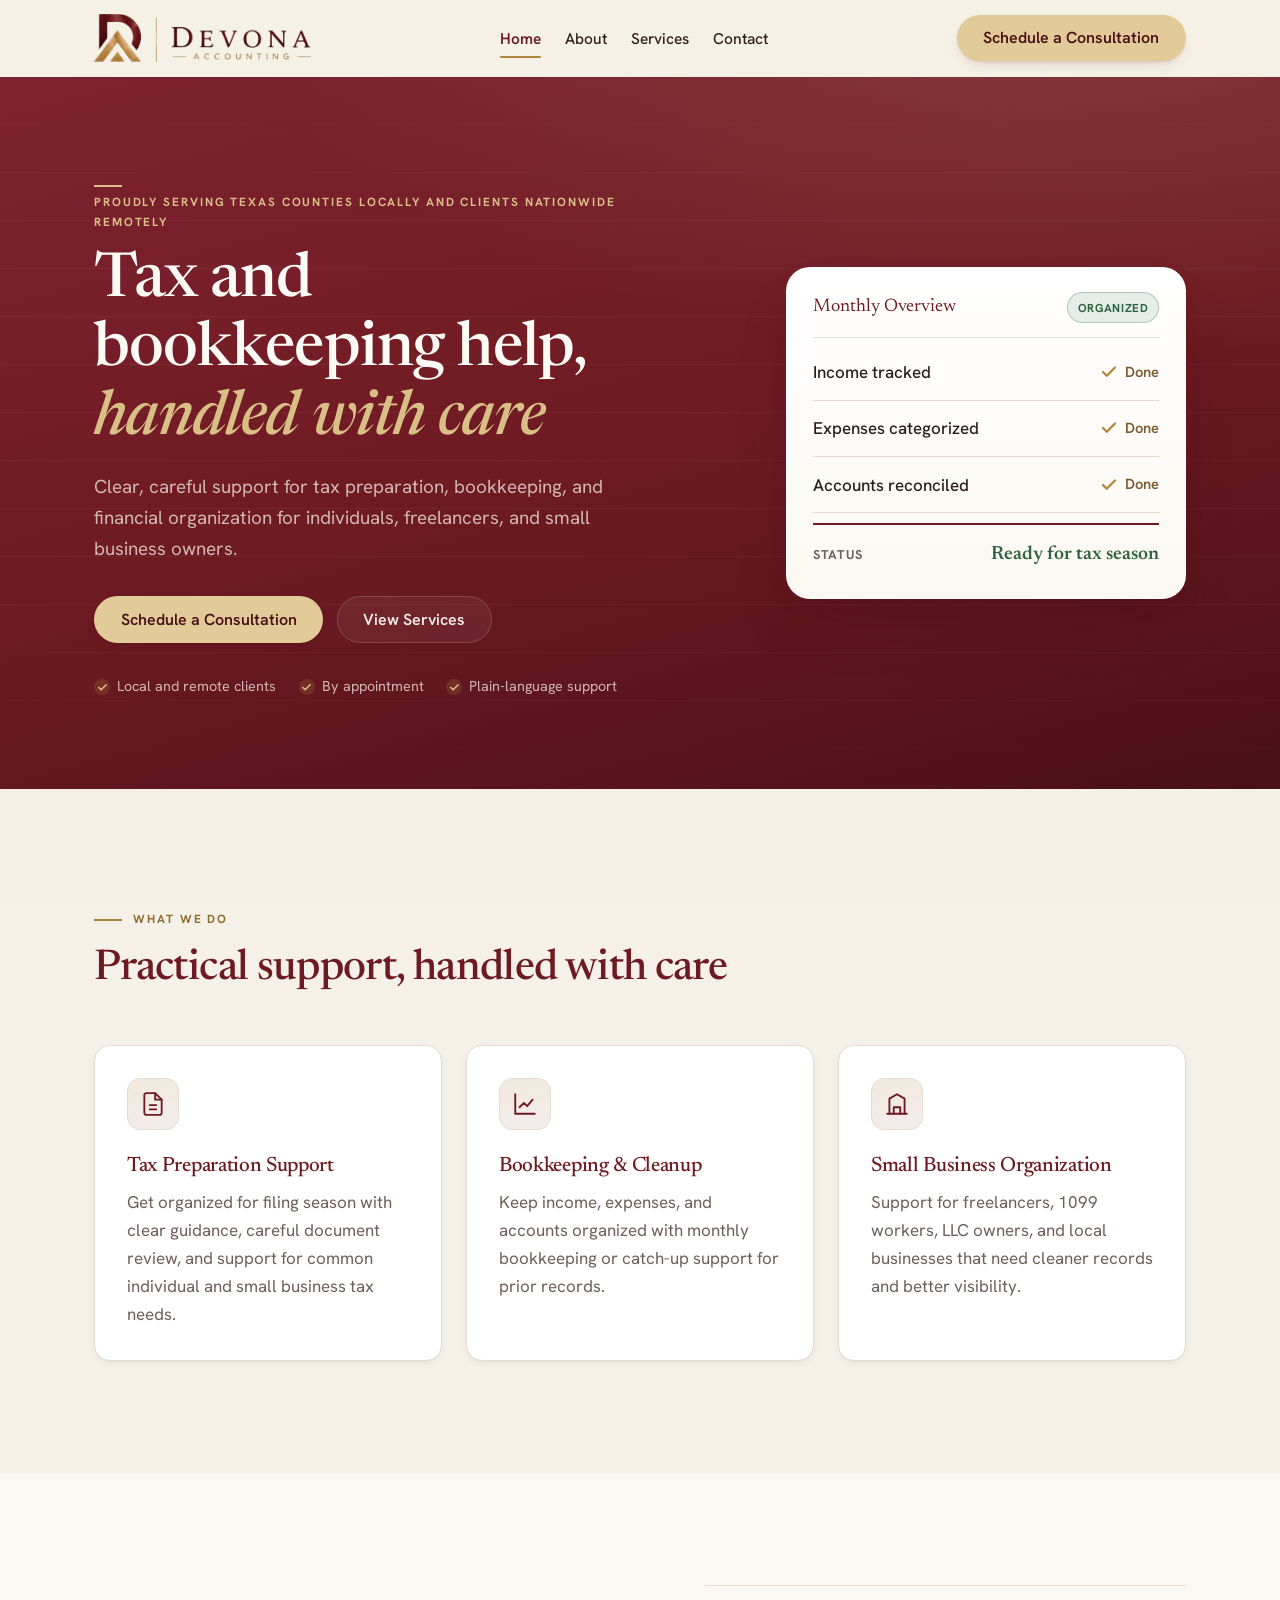
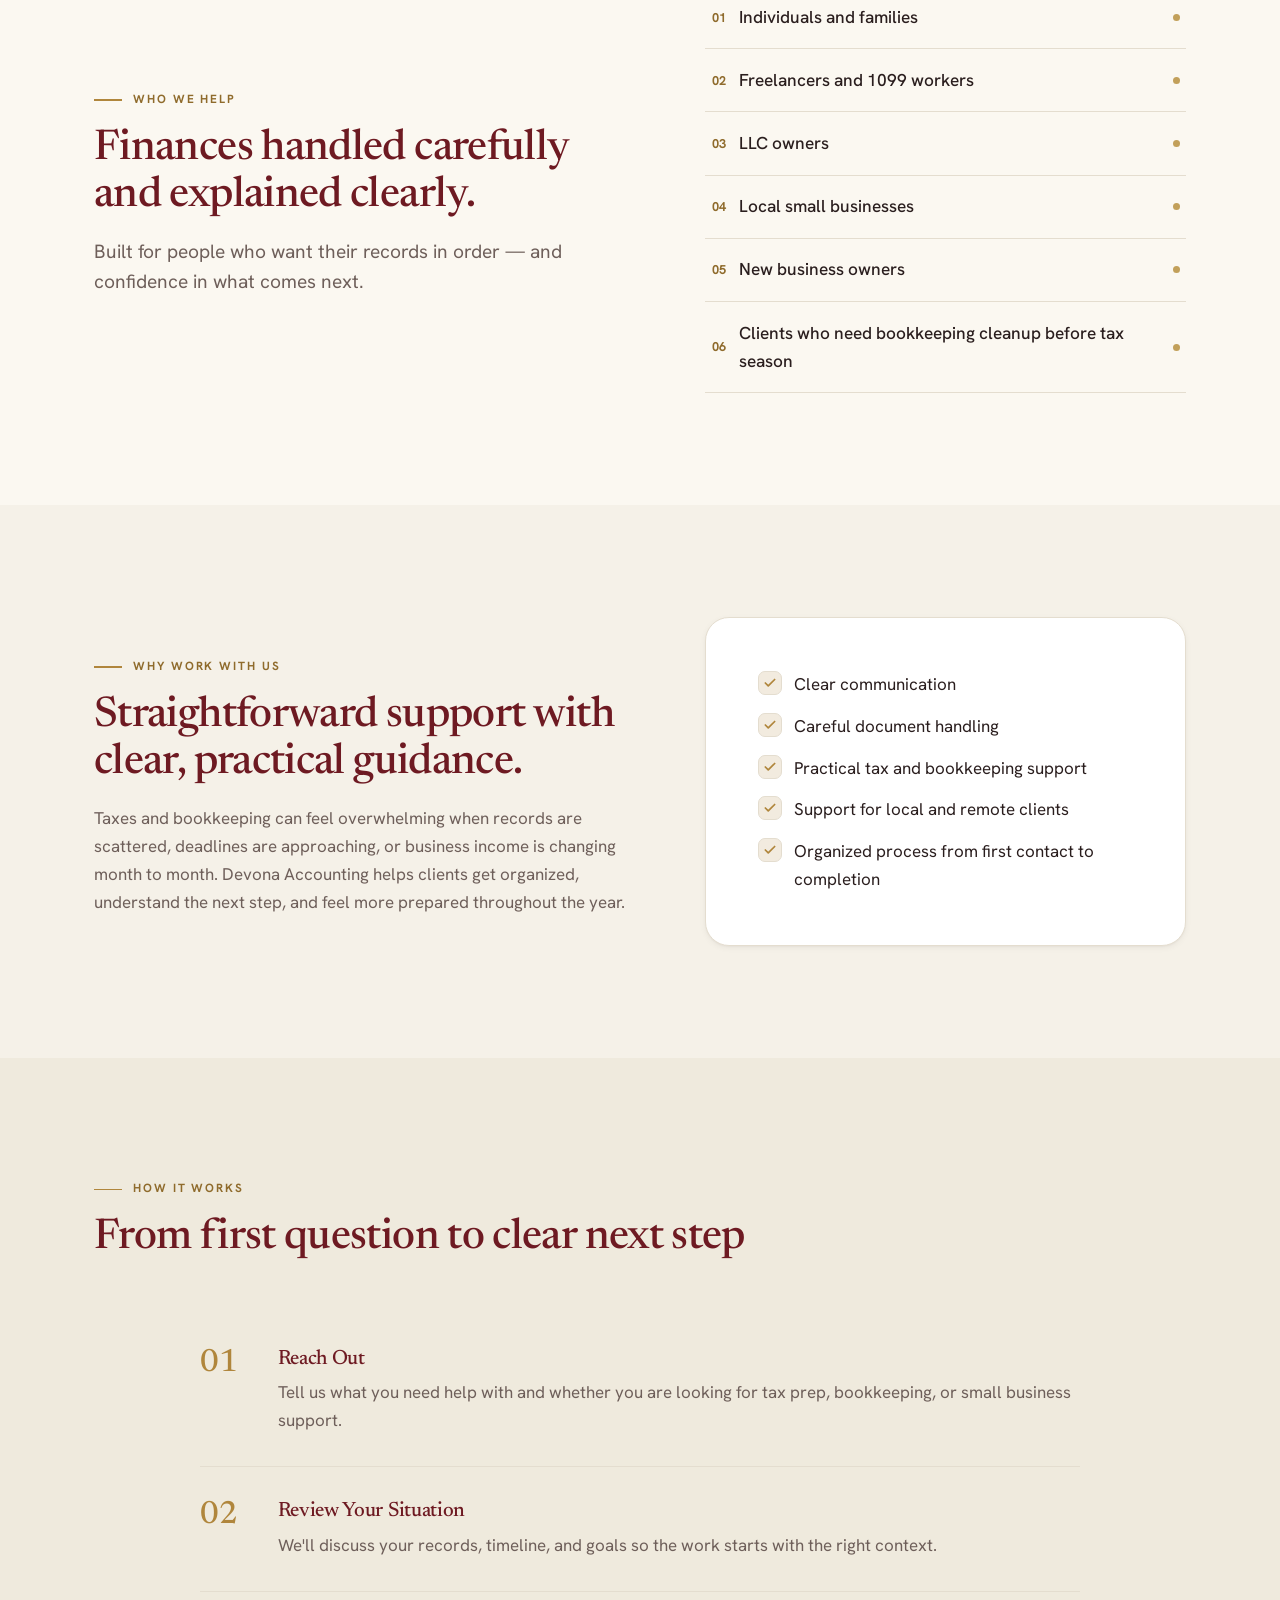
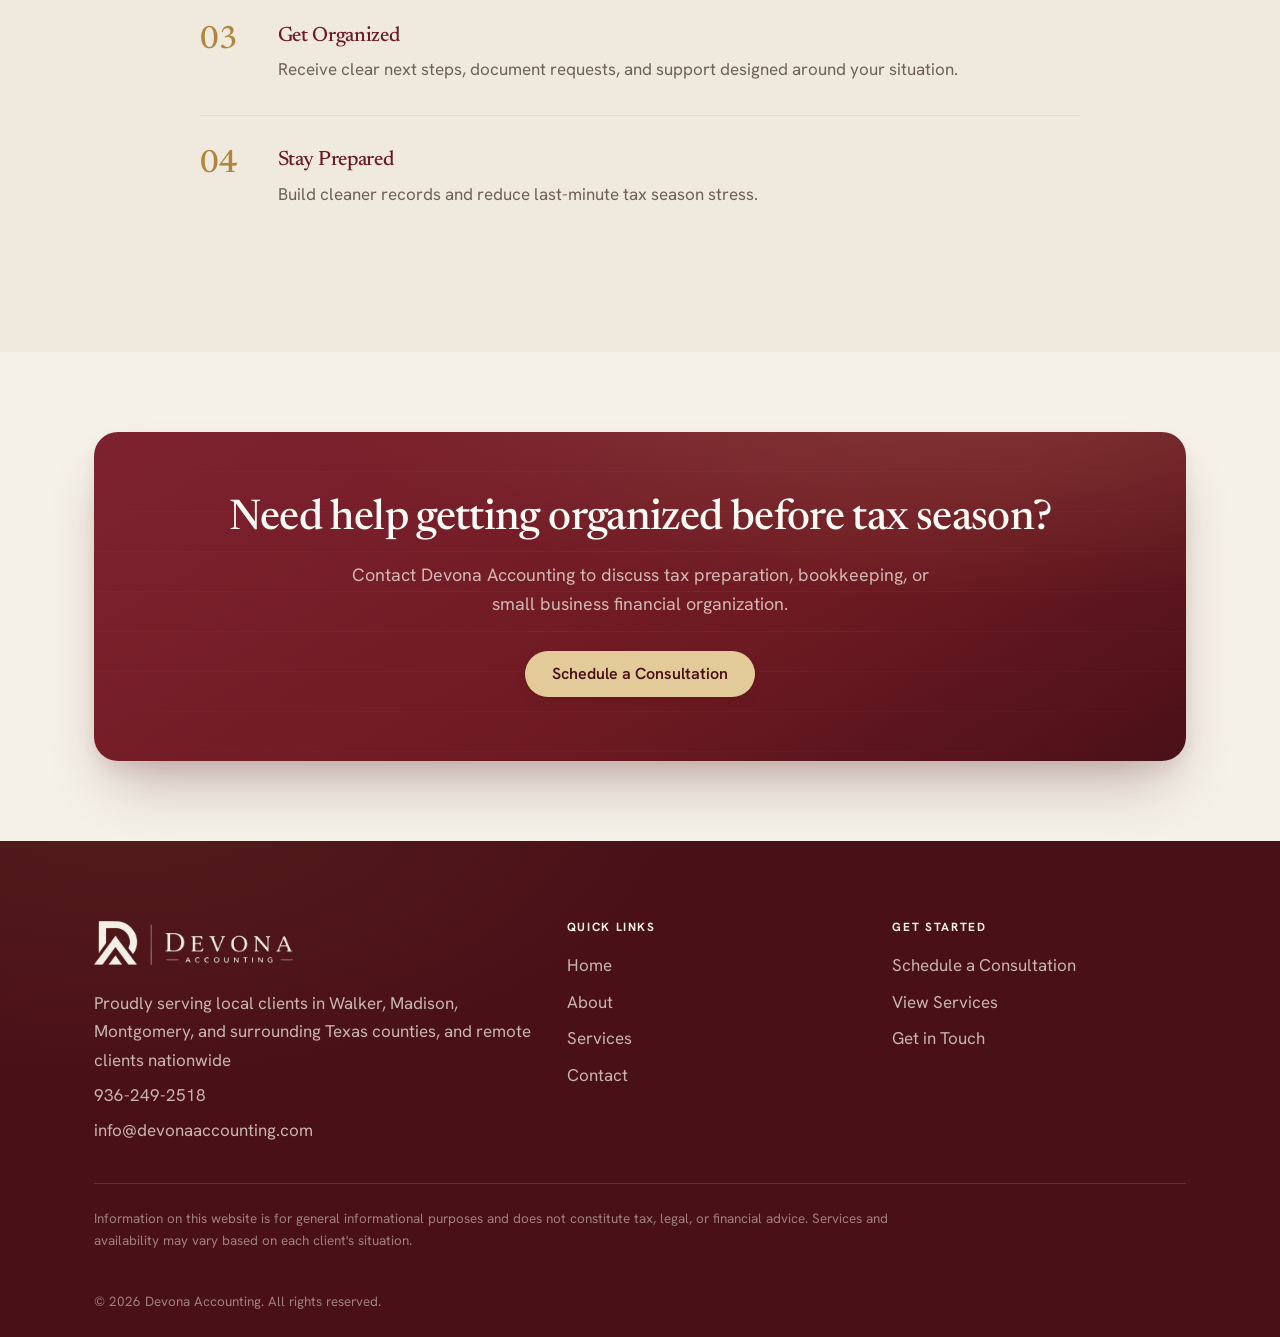
==== commit bc54881e: "Add sitemap robots and business schema" ====
--- a/index.html
+++ b/index.html
@@ -3,18 +3,59 @@
 <head>
   <meta charset="UTF-8" />
   <meta name="viewport" content="width=device-width, initial-scale=1.0" />
-  <title>Tax and Bookkeeping Services in the Greater Huntsville and Madisonville, Texas Area | Devona Accounting</title>
-  <meta name="description" content="Tax and bookkeeping support for local clients in the greater Huntsville and Madisonville, Texas area and remote clients nationwide." />
+  <title>Tax and Bookkeeping Services in Walker, Madison, and Montgomery Counties | Devona Accounting</title>
+  <meta name="description" content="Tax and bookkeeping support for local clients in Walker, Madison, Montgomery, and surrounding Texas counties, and remote clients nationwide." />
 
   <meta property="og:type" content="website" />
-  <meta property="og:title" content="Tax and Bookkeeping Services in the Greater Huntsville and Madisonville, Texas Area | Devona Accounting" />
-  <meta property="og:description" content="Tax and bookkeeping support for local clients in the greater Huntsville and Madisonville, Texas area and remote clients nationwide." />
-
+  <meta property="og:title" content="Tax and Bookkeeping Services in Walker, Madison, and Montgomery Counties | Devona Accounting" />
+  <meta property="og:description" content="Tax and bookkeeping support for local clients in Walker, Madison, Montgomery, and surrounding Texas counties, and remote clients nationwide." />
+  <meta property="og:url" content="https://devonaaccounting.com/" />
+
+  <link rel="canonical" href="https://devonaaccounting.com/" />
   <link rel="icon" type="image/png" href="assets/favicon.png" />
   <link rel="preconnect" href="https://fonts.googleapis.com" />
   <link rel="preconnect" href="https://fonts.gstatic.com" crossorigin />
   <link href="https://fonts.googleapis.com/css2?family=Newsreader:ital,opsz,wght@0,6..72,400;0,6..72,500;0,6..72,600;1,6..72,500&family=Hanken+Grotesk:wght@400;500;600;700&display=swap" rel="stylesheet" />
   <link rel="stylesheet" href="css/styles.css" />
+  <script type="application/ld+json">
+  {
+    "@context": "https://schema.org",
+    "@type": ["AccountingService", "LocalBusiness"],
+    "@id": "https://devonaaccounting.com/#business",
+    "name": "Devona Accounting",
+    "url": "https://devonaaccounting.com/",
+    "logo": "https://devonaaccounting.com/assets/logo-wordmark.png",
+    "image": "https://devonaaccounting.com/assets/logo-lockup.png",
+    "telephone": "+1-936-249-2518",
+    "email": "info@devonaaccounting.com",
+    "priceRange": "$$",
+    "description": "Tax preparation support, bookkeeping, cleanup, and small business financial organization for local clients in Walker, Madison, Montgomery, and surrounding Texas counties, and remote clients nationwide.",
+    "areaServed": [
+      { "@type": "AdministrativeArea", "name": "Walker County, Texas" },
+      { "@type": "AdministrativeArea", "name": "Madison County, Texas" },
+      { "@type": "AdministrativeArea", "name": "Montgomery County, Texas" },
+      { "@type": "AdministrativeArea", "name": "Texas" },
+      { "@type": "Country", "name": "United States" }
+    ],
+    "contactPoint": {
+      "@type": "ContactPoint",
+      "telephone": "+1-936-249-2518",
+      "email": "info@devonaaccounting.com",
+      "contactType": "customer service",
+      "areaServed": "US",
+      "availableLanguage": "English"
+    },
+    "hasOfferCatalog": {
+      "@type": "OfferCatalog",
+      "name": "Tax and bookkeeping services",
+      "itemListElement": [
+        { "@type": "Offer", "itemOffered": { "@type": "Service", "name": "Tax preparation support" } },
+        { "@type": "Offer", "itemOffered": { "@type": "Service", "name": "Bookkeeping and cleanup" } },
+        { "@type": "Offer", "itemOffered": { "@type": "Service", "name": "Small business financial organization" } }
+      ]
+    }
+  }
+  </script>
 </head>
 <body>
   <a class="skip-link" href="#main">Skip to content</a>
@@ -48,7 +89,7 @@
       <div class="container">
         <div class="hero-grid">
           <div class="hero-copy">
-            <span class="eyebrow on-dark" data-animate data-hero>Local service in greater Huntsville and Madisonville, Texas; remote nationwide</span>
+            <span class="eyebrow on-dark" data-animate data-hero>Proudly serving Texas counties locally and clients nationwide remotely</span>
             <h1 data-animate data-hero>Tax and bookkeeping help, <em>handled with care</em></h1>
             <p data-animate data-hero>Clear, careful support for tax preparation, bookkeeping, and financial organization for individuals, freelancers, and small business owners.</p>
             <div class="btn-row" data-animate data-hero>
@@ -214,7 +255,7 @@
       <div class="footer-grid">
         <div class="footer-contact">
           <a class="brand" href="index.html"><img class="brand-logo" src="assets/logo-wordmark-light.png" alt="Devona Accounting" /></a>
-          <p>Serving local clients in the greater Huntsville and Madisonville, Texas area and remote clients nationwide</p>
+          <p>Proudly serving local clients in Walker, Madison, Montgomery, and surrounding Texas counties, and remote clients nationwide</p>
           <p><a href="tel:+19362492518">936-249-2518</a></p>
           <p><a href="mailto:info@devonaaccounting.com">info@devonaaccounting.com</a></p>
         </div>
